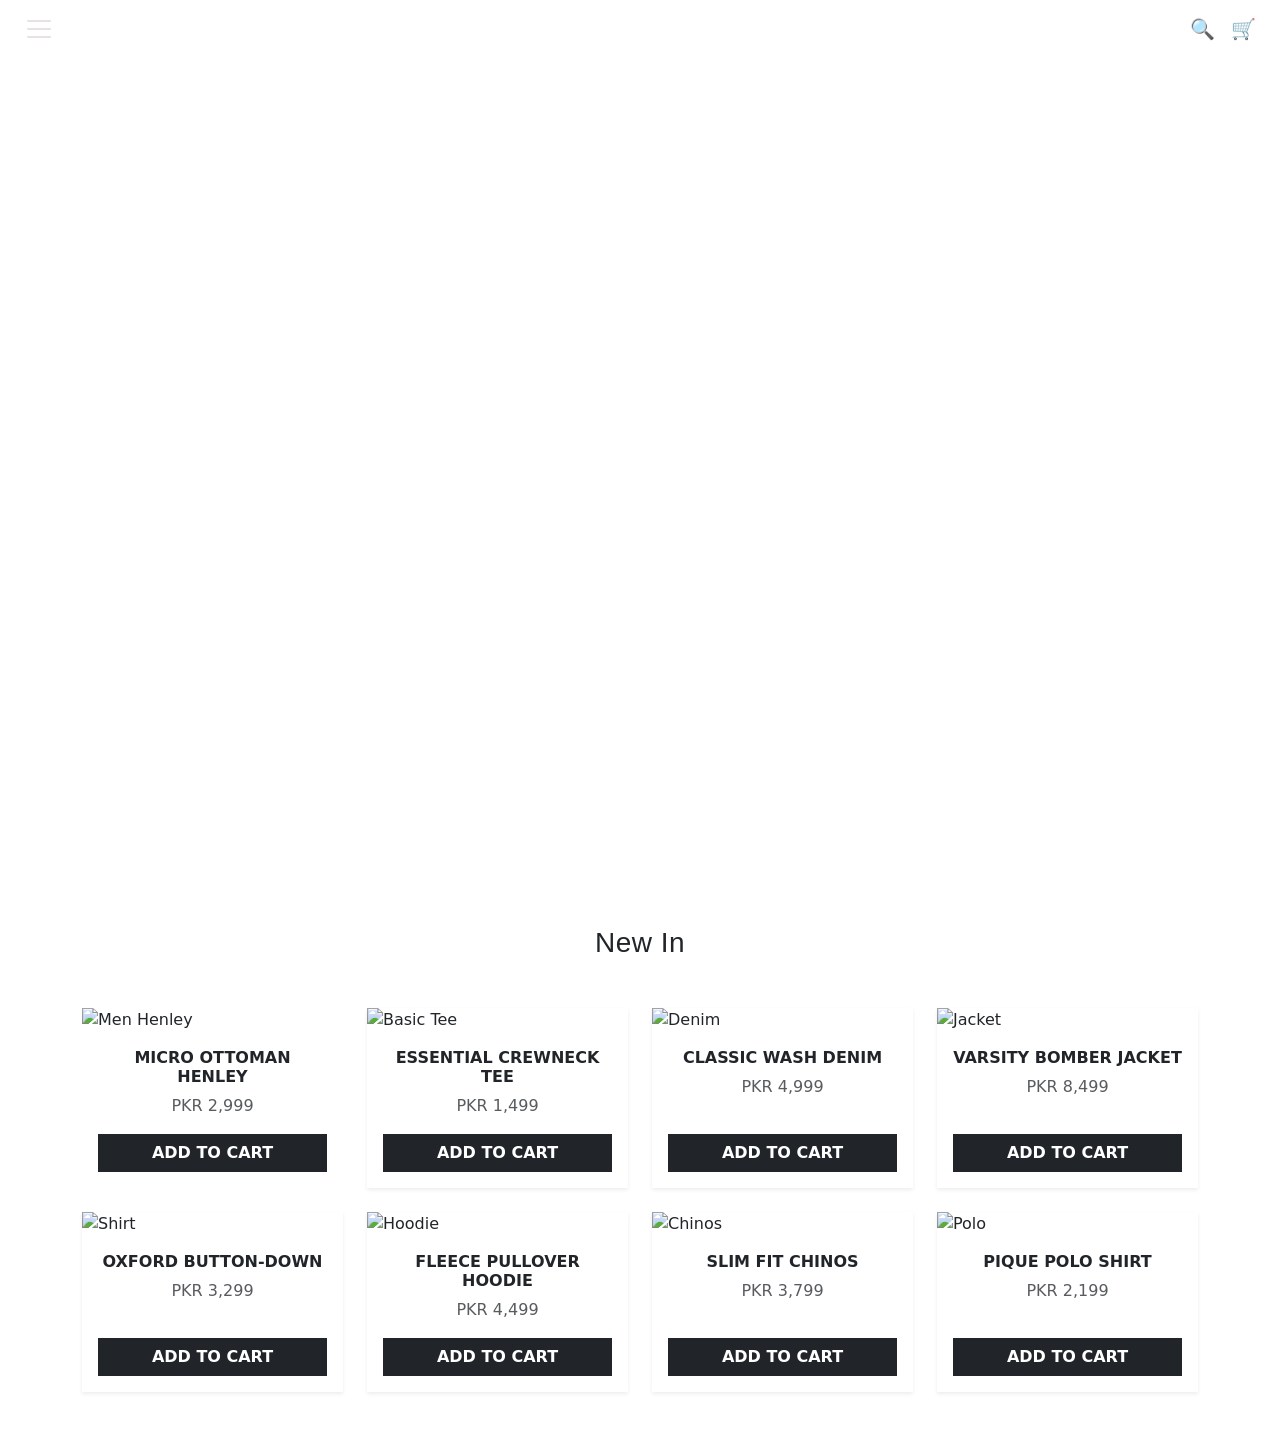
==== assignment-2/index.html @ 1f026690 "Navbar left section editing to mimic the actual site" ====
<!doctype html>
<html lang="en">
  <head>
    <meta charset="UTF-8" />
    <meta name="viewport" content="width=device-width, initial-scale=1.0" />
    <title>Engine - Men's Wear Clone</title>

    <link
      href="https://cdn.jsdelivr.net/npm/bootstrap@5.3.8/dist/css/bootstrap.min.css"
      rel="stylesheet"
      integrity="sha384-sRIl4kxILFvY47J16cr9ZwB07vP4J8+LH7qKQnuqkuIAvNWLzeN8tE5YBujZqJLB"
      crossorigin="anonymous"
    />
    <link rel="stylesheet" href="style.css" />
  </head>
  <body>
    <nav class="navbar navbar-light sticky-top custom-navbar">
      <div class="container-fluid flex-wrap px-4 align-items-start">
        <div class="d-flex w-100 justify-content-between align-items-center">
          <div class="nav-section left-section">
            <button
              class="navbar-toggler border-0 p-0 d-flex align-items-center gap-2 shadow-none"
              type="button"
              data-bs-toggle="collapse"
              data-bs-target="#mainMenu"
            >
              <span class="navbar-toggler-icon"></span>
              <span class="menu-label d-none d-md-inline">Menu</span>
            </button>
          </div>
          <div class="nav-section center-section text-section">
            <a
              class="navbar-brand custom-brand fw-medium m-0 text-uppercase"
              href="#"
              >Engine</a
            >
          </div>

          <div
            class="nav-section right-section d-flex align-items-center gap-3 justify-content-end"
          >
            <a href="#" class="text-decoration-none fs-5">🔍</a>
            <a href="#" class="text-decoration-none fs-5">🛒</a>
          </div>
        </div>

        <div class="collapse w-100" id="mainMenu">
          <ul class="navbar-nav fw-semibold gap-2 pb-3 pt-3">
            <li class="nav-item">
              <a class="nav-link" href="#">New In</a>
            </li>
            <li class="nav-item">
              <a class="nav-link" href="#">Tops</a>
            </li>
            <li class="nav-item">
              <a class="nav-link" href="#">Bottoms</a>
            </li>
            <li class="nav-item">
              <a class="nav-link" href="#">Suits</a>
            </li>
          </ul>
        </div>
      </div>
    </nav>

    <div class="container-fluid p-0">
      <div
        class="banner d-flex flex-column justify-content-center align-items-center text-center text-white"
      >
        <!-- <h1 class="display-3 fw-bold text-uppercase mb-3 letter-spacing-wide">
          Men's Collection
        </h1>
        <p class="fs-5 mb-4 fw-light">
          Elevate your everyday style with our premium new arrivals.
        </p> -->
      </div>
    </div>

    <div class="container py-5">
      <h3 class="section-heading text-center mb-5 letter-spacing-wide">
        New In
      </h3>

      <div class="row g-4">
        <!-- Product 1 -->
        <div class="col-12 col-md-6 col-lg-3">
          <div class="card h-100 border-0">
            <img
              src="https://images.unsplash.com/photo-1596755094514-f87e34085b2c?q=80&w=600&auto=format&fit=crop"
              class="card-img-top rounded-0"
              alt="Men Henley"
            />
            <div class="card-body d-flex flex-column text-center">
              <h6 class="card-title fw-bold text-uppercase">
                Micro Ottoman Henley
              </h6>
              <p class="card-text text-muted mb-3">PKR 2,999</p>
              <button
                class="btn btn-dark w-100 mt-auto rounded-0 text-uppercase fw-semibold"
              >
                Add to Cart
              </button>
            </div>
          </div>
        </div>

        <!-- Product 2 -->
        <div class="col-12 col-md-6 col-lg-3">
          <div class="card h-100 border-0 shadow-sm rounded-0">
            <img
              src="https://images.unsplash.com/photo-1620799140408-edc6dcb6d633?q=80&w=600&auto=format&fit=crop"
              class="card-img-top rounded-0"
              alt="Basic Tee"
            />
            <div class="card-body d-flex flex-column text-center">
              <h6 class="card-title fw-bold text-uppercase">
                Essential Crewneck Tee
              </h6>
              <p class="card-text text-muted mb-3">PKR 1,499</p>
              <button
                class="btn btn-dark w-100 mt-auto rounded-0 text-uppercase fw-semibold"
              >
                Add to Cart
              </button>
            </div>
          </div>
        </div>

        <!-- Product 3 -->
        <div class="col-12 col-md-6 col-lg-3">
          <div class="card h-100 border-0 shadow-sm rounded-0">
            <img
              src="https://images.unsplash.com/photo-1542272604-787c3835535d?q=80&w=600&auto=format&fit=crop"
              class="card-img-top rounded-0"
              alt="Denim"
            />
            <div class="card-body d-flex flex-column text-center">
              <h6 class="card-title fw-bold text-uppercase">
                Classic Wash Denim
              </h6>
              <p class="card-text text-muted mb-3">PKR 4,999</p>
              <button
                class="btn btn-dark w-100 mt-auto rounded-0 text-uppercase fw-semibold"
              >
                Add to Cart
              </button>
            </div>
          </div>
        </div>

        <!-- Product 4 -->
        <div class="col-12 col-md-6 col-lg-3">
          <div class="card h-100 border-0 shadow-sm rounded-0">
            <img
              src="https://images.unsplash.com/photo-1593030761757-71fae45fa0e7?q=80&w=600&auto=format&fit=crop"
              class="card-img-top rounded-0"
              alt="Jacket"
            />
            <div class="card-body d-flex flex-column text-center">
              <h6 class="card-title fw-bold text-uppercase">
                Varsity Bomber Jacket
              </h6>
              <p class="card-text text-muted mb-3">PKR 8,499</p>
              <button
                class="btn btn-dark w-100 mt-auto rounded-0 text-uppercase fw-semibold"
              >
                Add to Cart
              </button>
            </div>
          </div>
        </div>

        <!-- Product 5 -->
        <div class="col-12 col-md-6 col-lg-3">
          <div class="card h-100 border-0 shadow-sm rounded-0">
            <img
              src="https://images.unsplash.com/photo-1603252109303-2751441dd157?q=80&w=600&auto=format&fit=crop"
              class="card-img-top rounded-0"
              alt="Shirt"
            />
            <div class="card-body d-flex flex-column text-center">
              <h6 class="card-title fw-bold text-uppercase">
                Oxford Button-Down
              </h6>
              <p class="card-text text-muted mb-3">PKR 3,299</p>
              <button
                class="btn btn-dark w-100 mt-auto rounded-0 text-uppercase fw-semibold"
              >
                Add to Cart
              </button>
            </div>
          </div>
        </div>

        <!-- Product 6 -->
        <div class="col-12 col-md-6 col-lg-3">
          <div class="card h-100 border-0 shadow-sm rounded-0">
            <img
              src="https://images.unsplash.com/photo-1556821840-3a63f95609a7?q=80&w=600&auto=format&fit=crop"
              class="card-img-top rounded-0"
              alt="Hoodie"
            />
            <div class="card-body d-flex flex-column text-center">
              <h6 class="card-title fw-bold text-uppercase">
                Fleece Pullover Hoodie
              </h6>
              <p class="card-text text-muted mb-3">PKR 4,499</p>
              <button
                class="btn btn-dark w-100 mt-auto rounded-0 text-uppercase fw-semibold"
              >
                Add to Cart
              </button>
            </div>
          </div>
        </div>

        <!-- Product 7 -->
        <div class="col-12 col-md-6 col-lg-3">
          <div class="card h-100 border-0 shadow-sm rounded-0">
            <img
              src="https://images.unsplash.com/photo-1624378439575-d8705ad7ae80?q=80&w=600&auto=format&fit=crop"
              class="card-img-top rounded-0"
              alt="Chinos"
            />
            <div class="card-body d-flex flex-column text-center">
              <h6 class="card-title fw-bold text-uppercase">Slim Fit Chinos</h6>
              <p class="card-text text-muted mb-3">PKR 3,799</p>
              <button
                class="btn btn-dark w-100 mt-auto rounded-0 text-uppercase fw-semibold"
              >
                Add to Cart
              </button>
            </div>
          </div>
        </div>

        <!-- Product 8 -->
        <div class="col-12 col-md-6 col-lg-3">
          <div class="card h-100 border-0 shadow-sm rounded-0">
            <img
              src="https://images.unsplash.com/photo-1512436991641-6745cdb1723f?q=80&w=600&auto=format&fit=crop"
              class="card-img-top rounded-0"
              alt="Polo"
            />
            <div class="card-body d-flex flex-column text-center">
              <h6 class="card-title fw-bold text-uppercase">
                Pique Polo Shirt
              </h6>
              <p class="card-text text-muted mb-3">PKR 2,199</p>
              <button
                class="btn btn-dark w-100 mt-auto rounded-0 text-uppercase fw-semibold"
              >
                Add to Cart
              </button>
            </div>
          </div>
        </div>
      </div>
    </div>

    <script>
      const navbar = document.querySelector(".custom-navbar");

      function updateNavbar() {
        navbar.classList.toggle("scrolled", window.scrollY > 0);
      }

      window.addEventListener("scroll", updateNavbar);
      updateNavbar();
    </script>
    <script
      src="https://cdn.jsdelivr.net/npm/bootstrap@5.3.8/dist/js/bootstrap.bundle.min.js"
      integrity="sha384-FKyoEForCGlyvwx9Hj09JcYn3nv7wiPVlz7YYwJrWVcXK/BmnVDxM+D2scQbITxI"
      crossorigin="anonymous"
    ></script>
  </body>
</html>
---- assignment-2/style.css ----
.custom-brand {
  font-family: Arial, Helvetica, sans-serif;
  font-size: 32px;
  font-weight: 900;
  letter-spacing: -1.5px;
  line-height: 1;
}
@media (max-width: 767.98px) {
  .custom-brand {
    font-size: 24px;
  }
}

.custom-navbar .container-fluid {
  display: flex;
  justify-content: space-between;
  align-items: center;
}

.nav-section {
  flex: 1;
  display: flex;
  align-items: center;
}

.center-section {
  justify-content: center;
}

.right-section {
  justify-content: flex-end;
}

.custom-navbar {
  background-color: transparent;
  z-index: 1000;
  margin-bottom: -80px;
}

.custom-navbar .menu-label,
.custom-navbar .custom-brand {
  color: #fff !important;
  transition: background-color 0.3s ease;
}
.custom-navbar:hover,
.custom-navbar.scrolled {
  background-color: white;
}

.custom-navbar .navbar-toggler-icon {
  filter: invert(1);
  transition: filter 0.3s ease;
}

.custom-navbar:hover .navbar-toggler-icon,
.custom-navbar.scrolled .navbar-toggler-icon {
  filter: none;
}

.custom-navbar:hover .menu-label,
.custom-navbar.scrolled .menu-label,
.custom-navbar:hover .custom-brand,
.custom-navbar.scrolled .custom-brand {
  color: #111 !important;
}
.banner {
  height: 100vh;
  background: url("https://engine.com.pk/cdn/shop/files/Web_Banner.png?v=1792157160&width=2000")
    center/cover no-repeat;
}

.letter-spacing-wide {
  letter-spacing: 2px;
}

.section-heading {
  font-family: "Montserrat", "Proxima Nova", sans-serif;
  font-weight: 300;
  letter-spacing: 0.5px;
}

.navbar-toggler .menu-label {
  color: white;
  font-size: 15px;
  letter-spacing: 0.5px;
}

.navbar-nav {
  display: flex;
  flex-direction: row;
  justify-content: space-between;
  width: 45%;
  padding-right: 2rem;
}
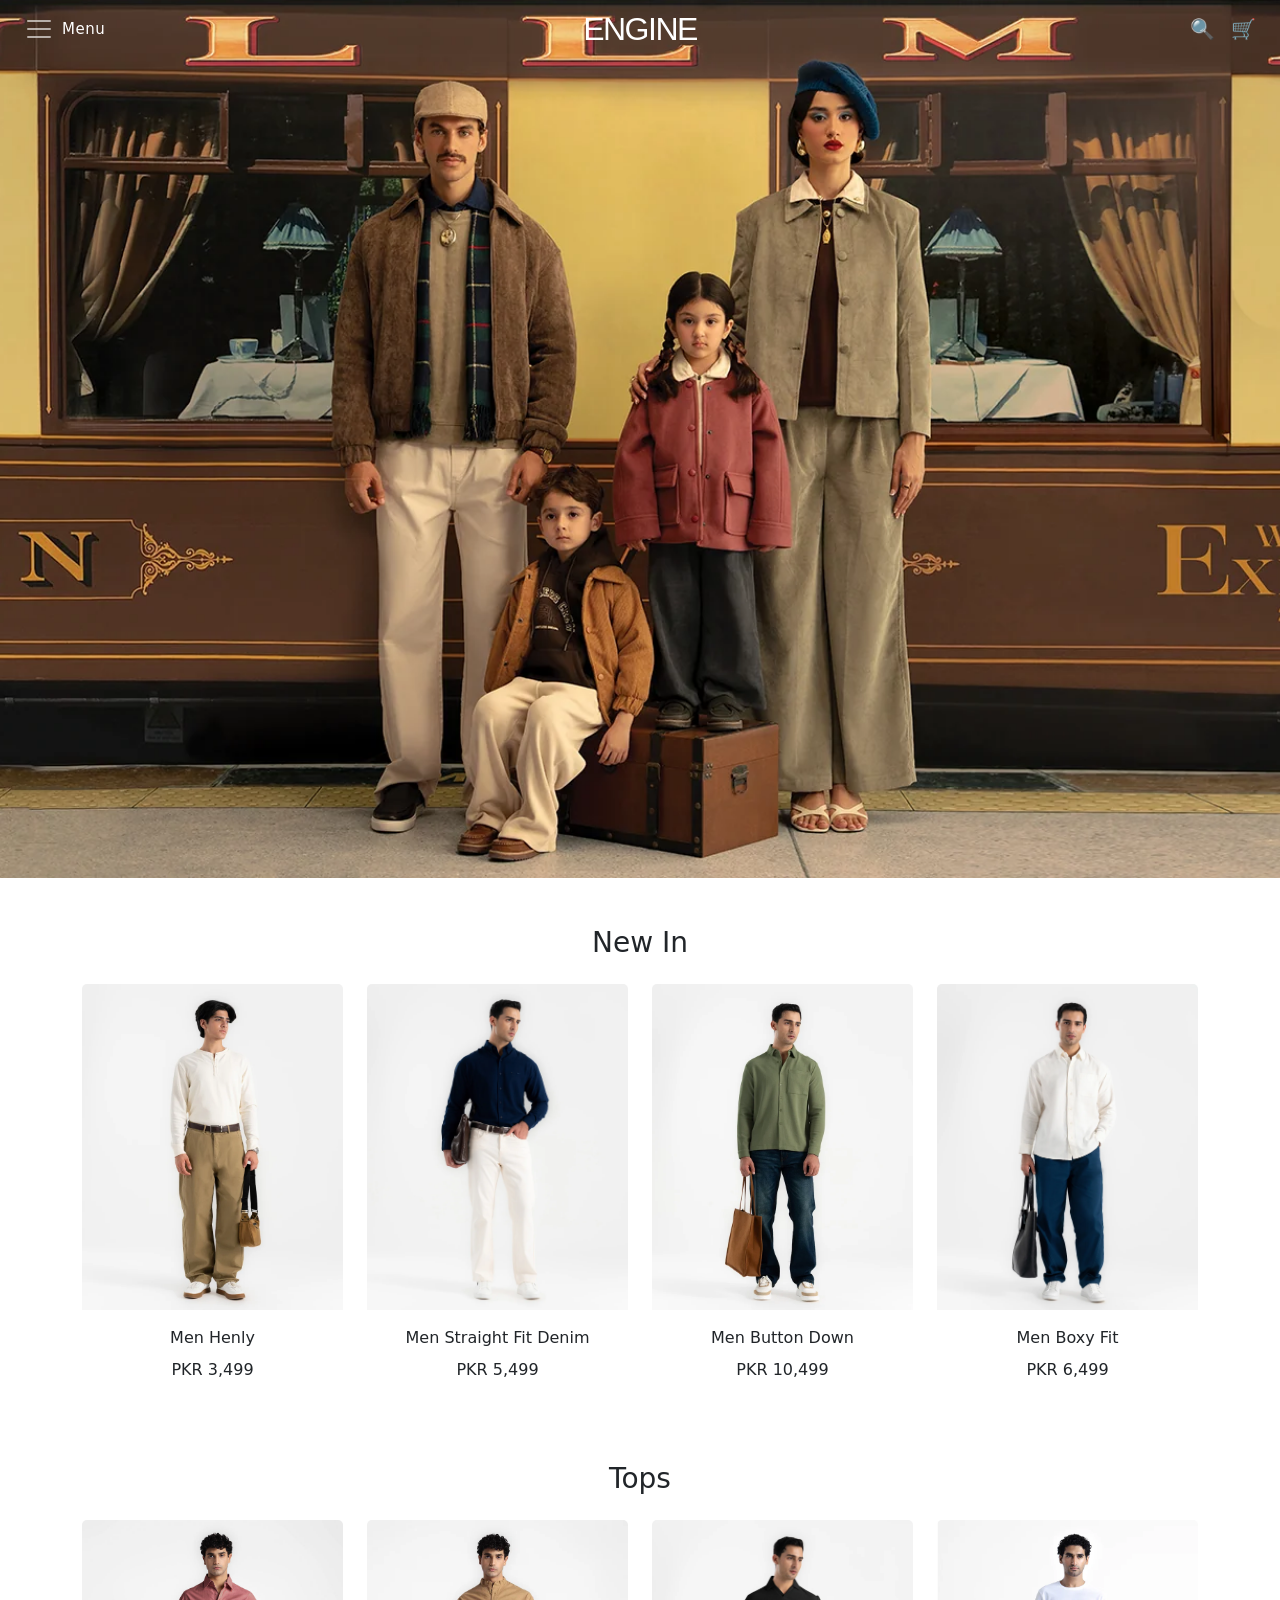
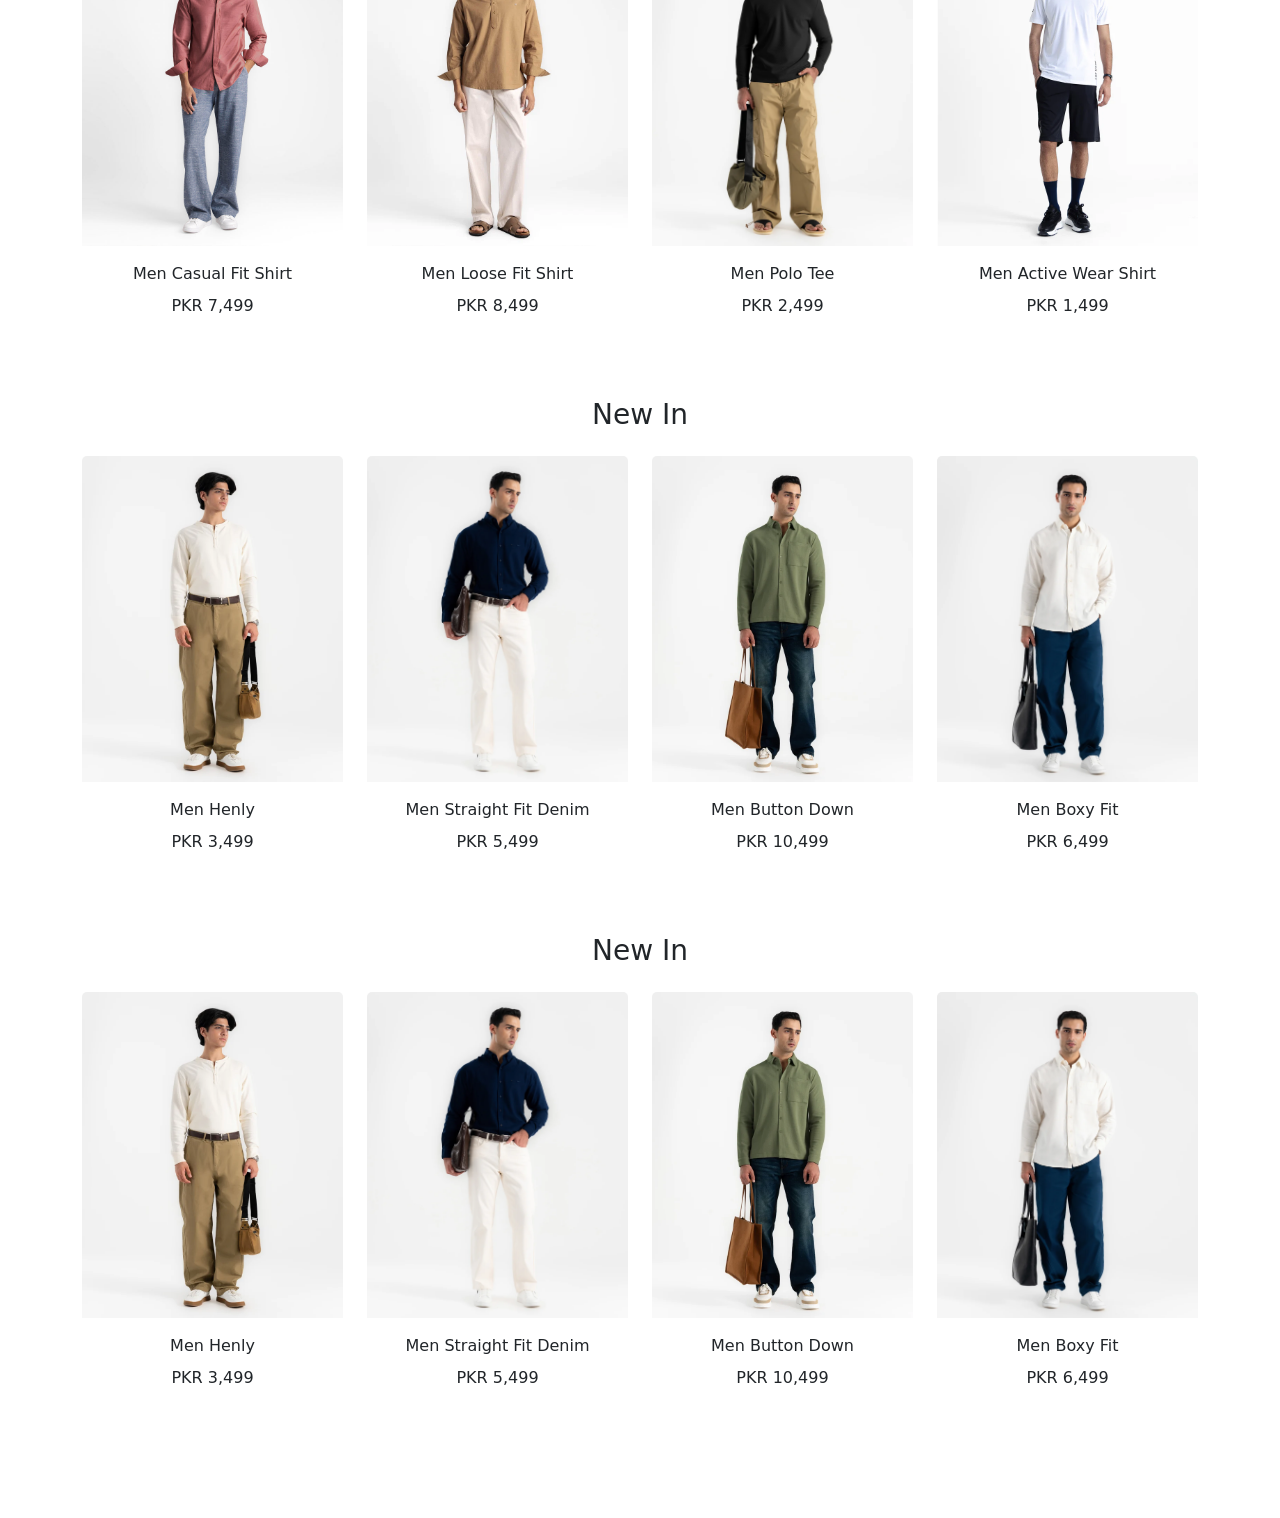
==== commit ff725e11: "Cards added, Last 2 sections Dummy" ====
--- a/assignment-2/index.html
+++ b/assignment-2/index.html
@@ -77,181 +77,245 @@
     </div>
 
     <div class="container py-5">
-      <h3 class="section-heading text-center mb-5 letter-spacing-wide">
-        New In
-      </h3>
-
-      <div class="row g-4">
-        <!-- Product 1 -->
-        <div class="col-12 col-md-6 col-lg-3">
-          <div class="card h-100 border-0">
-            <img
-              src="https://images.unsplash.com/photo-1596755094514-f87e34085b2c?q=80&w=600&auto=format&fit=crop"
-              class="card-img-top rounded-0"
-              alt="Men Henley"
-            />
-            <div class="card-body d-flex flex-column text-center">
-              <h6 class="card-title fw-bold text-uppercase">
-                Micro Ottoman Henley
-              </h6>
-              <p class="card-text text-muted mb-3">PKR 2,999</p>
-              <button
-                class="btn btn-dark w-100 mt-auto rounded-0 text-uppercase fw-semibold"
-              >
-                Add to Cart
-              </button>
-            </div>
-          </div>
-        </div>
-
-        <!-- Product 2 -->
-        <div class="col-12 col-md-6 col-lg-3">
-          <div class="card h-100 border-0 shadow-sm rounded-0">
-            <img
-              src="https://images.unsplash.com/photo-1620799140408-edc6dcb6d633?q=80&w=600&auto=format&fit=crop"
-              class="card-img-top rounded-0"
-              alt="Basic Tee"
-            />
-            <div class="card-body d-flex flex-column text-center">
-              <h6 class="card-title fw-bold text-uppercase">
-                Essential Crewneck Tee
-              </h6>
-              <p class="card-text text-muted mb-3">PKR 1,499</p>
-              <button
-                class="btn btn-dark w-100 mt-auto rounded-0 text-uppercase fw-semibold"
-              >
-                Add to Cart
-              </button>
-            </div>
-          </div>
-        </div>
-
-        <!-- Product 3 -->
-        <div class="col-12 col-md-6 col-lg-3">
-          <div class="card h-100 border-0 shadow-sm rounded-0">
-            <img
-              src="https://images.unsplash.com/photo-1542272604-787c3835535d?q=80&w=600&auto=format&fit=crop"
-              class="card-img-top rounded-0"
-              alt="Denim"
-            />
-            <div class="card-body d-flex flex-column text-center">
-              <h6 class="card-title fw-bold text-uppercase">
-                Classic Wash Denim
-              </h6>
-              <p class="card-text text-muted mb-3">PKR 4,999</p>
-              <button
-                class="btn btn-dark w-100 mt-auto rounded-0 text-uppercase fw-semibold"
-              >
-                Add to Cart
-              </button>
-            </div>
-          </div>
-        </div>
-
-        <!-- Product 4 -->
-        <div class="col-12 col-md-6 col-lg-3">
-          <div class="card h-100 border-0 shadow-sm rounded-0">
-            <img
-              src="https://images.unsplash.com/photo-1593030761757-71fae45fa0e7?q=80&w=600&auto=format&fit=crop"
-              class="card-img-top rounded-0"
-              alt="Jacket"
-            />
-            <div class="card-body d-flex flex-column text-center">
-              <h6 class="card-title fw-bold text-uppercase">
-                Varsity Bomber Jacket
-              </h6>
-              <p class="card-text text-muted mb-3">PKR 8,499</p>
-              <button
-                class="btn btn-dark w-100 mt-auto rounded-0 text-uppercase fw-semibold"
-              >
-                Add to Cart
-              </button>
-            </div>
-          </div>
-        </div>
-
-        <!-- Product 5 -->
-        <div class="col-12 col-md-6 col-lg-3">
-          <div class="card h-100 border-0 shadow-sm rounded-0">
-            <img
-              src="https://images.unsplash.com/photo-1603252109303-2751441dd157?q=80&w=600&auto=format&fit=crop"
-              class="card-img-top rounded-0"
-              alt="Shirt"
-            />
-            <div class="card-body d-flex flex-column text-center">
-              <h6 class="card-title fw-bold text-uppercase">
-                Oxford Button-Down
-              </h6>
-              <p class="card-text text-muted mb-3">PKR 3,299</p>
-              <button
-                class="btn btn-dark w-100 mt-auto rounded-0 text-uppercase fw-semibold"
-              >
-                Add to Cart
-              </button>
-            </div>
-          </div>
-        </div>
-
-        <!-- Product 6 -->
-        <div class="col-12 col-md-6 col-lg-3">
-          <div class="card h-100 border-0 shadow-sm rounded-0">
-            <img
-              src="https://images.unsplash.com/photo-1556821840-3a63f95609a7?q=80&w=600&auto=format&fit=crop"
-              class="card-img-top rounded-0"
-              alt="Hoodie"
-            />
-            <div class="card-body d-flex flex-column text-center">
-              <h6 class="card-title fw-bold text-uppercase">
-                Fleece Pullover Hoodie
-              </h6>
-              <p class="card-text text-muted mb-3">PKR 4,499</p>
-              <button
-                class="btn btn-dark w-100 mt-auto rounded-0 text-uppercase fw-semibold"
-              >
-                Add to Cart
-              </button>
-            </div>
-          </div>
-        </div>
-
-        <!-- Product 7 -->
-        <div class="col-12 col-md-6 col-lg-3">
-          <div class="card h-100 border-0 shadow-sm rounded-0">
-            <img
-              src="https://images.unsplash.com/photo-1624378439575-d8705ad7ae80?q=80&w=600&auto=format&fit=crop"
-              class="card-img-top rounded-0"
-              alt="Chinos"
-            />
-            <div class="card-body d-flex flex-column text-center">
-              <h6 class="card-title fw-bold text-uppercase">Slim Fit Chinos</h6>
-              <p class="card-text text-muted mb-3">PKR 3,799</p>
-              <button
-                class="btn btn-dark w-100 mt-auto rounded-0 text-uppercase fw-semibold"
-              >
-                Add to Cart
-              </button>
-            </div>
-          </div>
-        </div>
-
-        <!-- Product 8 -->
-        <div class="col-12 col-md-6 col-lg-3">
-          <div class="card h-100 border-0 shadow-sm rounded-0">
-            <img
-              src="https://images.unsplash.com/photo-1512436991641-6745cdb1723f?q=80&w=600&auto=format&fit=crop"
-              class="card-img-top rounded-0"
-              alt="Polo"
-            />
-            <div class="card-body d-flex flex-column text-center">
-              <h6 class="card-title fw-bold text-uppercase">
-                Pique Polo Shirt
-              </h6>
-              <p class="card-text text-muted mb-3">PKR 2,199</p>
-              <button
-                class="btn btn-dark w-100 mt-auto rounded-0 text-uppercase fw-semibold"
-              >
-                Add to Cart
-              </button>
+      <div class="product-section mb-5">
+        <h3 class="text-center mb-4">New In</h3>
+        <div class="row g-4">
+          <div class="col-12 col-md-6 col-lg-3">
+            <div class="card h-100 border-0">
+              <img
+                src="images/new_in_henly_card.webp"
+                class="card-img-top"
+                alt="Henly"
+              />
+              <div class="card-body d-flex flex-column text-center">
+                <p class="card-title">Men Henly</p>
+                <p class="card-text mb-3">PKR 3,499</p>
+              </div>
+            </div>
+          </div>
+
+          <div class="col-12 col-md-6 col-lg-3">
+            <div class="card h-100 border-0">
+              <img
+                src="images/new_in_straight_fit_denim.webp"
+                class="card-img-top"
+                alt="new_in_straight_fit_denim"
+              />
+              <div class="card-body d-flex flex-column text-center">
+                <p class="card-title">Men Straight Fit Denim</p>
+                <p class="card-text mb-3">PKR 5,499</p>
+              </div>
+            </div>
+          </div>
+
+          <div class="col-12 col-md-6 col-lg-3">
+            <div class="card h-100 border-0">
+              <img
+                src="images/new_in_button_down.webp"
+                class="card-img-top"
+                alt="new_in_button_down"
+              />
+              <div class="card-body d-flex flex-column text-center">
+                <p class="card-title">Men Button Down</p>
+                <p class="card-text mb-3">PKR 10,499</p>
+              </div>
+            </div>
+          </div>
+
+          <div class="col-12 col-md-6 col-lg-3">
+            <div class="card h-100 border-0">
+              <img
+                src="images/new_in_boxy_fit.webp"
+                class="card-img-top"
+                alt="new_in_boxy_fit"
+              />
+              <div class="card-body d-flex flex-column text-center">
+                <p class="card-title">Men Boxy Fit</p>
+                <p class="card-text mb-3">PKR 6,499</p>
+              </div>
+            </div>
+          </div>
+        </div>
+      </div>
+
+      <div class="product-section mb-5">
+        <h3 class="text-center mb-4">Tops</h3>
+        <div class="row g-4">
+          <div class="col-12 col-md-6 col-lg-3">
+            <div class="card h-100 border-0">
+              <img
+                src="images/top_casual_fit_shirt.webp"
+                class="card-img-top"
+                alt="top_casual_fit_shirt"
+              />
+              <div class="card-body d-flex flex-column text-center">
+                <p class="card-title">Men Casual Fit Shirt</p>
+                <p class="card-text mb-3">PKR 7,499</p>
+              </div>
+            </div>
+          </div>
+
+          <div class="col-12 col-md-6 col-lg-3">
+            <div class="card h-100 border-0">
+              <img
+                src="images/top_loose_fit_shirt.webp"
+                class="card-img-top"
+                alt="top_loose_fit_shirt"
+              />
+              <div class="card-body d-flex flex-column text-center">
+                <p class="card-title">Men Loose Fit Shirt</p>
+                <p class="card-text mb-3">PKR 8,499</p>
+              </div>
+            </div>
+          </div>
+
+          <div class="col-12 col-md-6 col-lg-3">
+            <div class="card h-100 border-0">
+              <img
+                src="images/top_polo_tee.webp"
+                class="card-img-top"
+                alt="top_polo_tee"
+              />
+              <div class="card-body d-flex flex-column text-center">
+                <p class="card-title">Men Polo Tee</p>
+                <p class="card-text mb-3">PKR 2,499</p>
+              </div>
+            </div>
+          </div>
+
+          <div class="col-12 col-md-6 col-lg-3">
+            <div class="card h-100 border-0">
+              <img
+                src="images/top_active_wear_shirt.webp"
+                class="card-img-top"
+                alt="top_active_wear_shirt"
+              />
+              <div class="card-body d-flex flex-column text-center">
+                <p class="card-title">Men Active Wear Shirt</p>
+                <p class="card-text mb-3">PKR 1,499</p>
+              </div>
+            </div>
+          </div>
+        </div>
+      </div>
+
+      <div class="product-section mb-5">
+        <h3 class="text-center mb-4">New In</h3>
+        <div class="row g-4">
+          <div class="col-12 col-md-6 col-lg-3">
+            <div class="card h-100 border-0">
+              <img
+                src="images/new_in_henly_card.webp"
+                class="card-img-top"
+                alt="Henly"
+              />
+              <div class="card-body d-flex flex-column text-center">
+                <p class="card-title">Men Henly</p>
+                <p class="card-text mb-3">PKR 3,499</p>
+              </div>
+            </div>
+          </div>
+
+          <div class="col-12 col-md-6 col-lg-3">
+            <div class="card h-100 border-0">
+              <img
+                src="images/new_in_straight_fit_denim.webp"
+                class="card-img-top"
+                alt="new_in_straight_fit_denim"
+              />
+              <div class="card-body d-flex flex-column text-center">
+                <p class="card-title">Men Straight Fit Denim</p>
+                <p class="card-text mb-3">PKR 5,499</p>
+              </div>
+            </div>
+          </div>
+
+          <div class="col-12 col-md-6 col-lg-3">
+            <div class="card h-100 border-0">
+              <img
+                src="images/new_in_button_down.webp"
+                class="card-img-top"
+                alt="new_in_button_down"
+              />
+              <div class="card-body d-flex flex-column text-center">
+                <p class="card-title">Men Button Down</p>
+                <p class="card-text mb-3">PKR 10,499</p>
+              </div>
+            </div>
+          </div>
+
+          <div class="col-12 col-md-6 col-lg-3">
+            <div class="card h-100 border-0">
+              <img
+                src="images/new_in_boxy_fit.webp"
+                class="card-img-top"
+                alt="new_in_boxy_fit"
+              />
+              <div class="card-body d-flex flex-column text-center">
+                <p class="card-title">Men Boxy Fit</p>
+                <p class="card-text mb-3">PKR 6,499</p>
+              </div>
+            </div>
+          </div>
+        </div>
+      </div>
+
+      <div class="product-section mb-5">
+        <h3 class="text-center mb-4">New In</h3>
+        <div class="row g-4">
+          <div class="col-12 col-md-6 col-lg-3">
+            <div class="card h-100 border-0">
+              <img
+                src="images/new_in_henly_card.webp"
+                class="card-img-top"
+                alt="Henly"
+              />
+              <div class="card-body d-flex flex-column text-center">
+                <p class="card-title">Men Henly</p>
+                <p class="card-text mb-3">PKR 3,499</p>
+              </div>
+            </div>
+          </div>
+
+          <div class="col-12 col-md-6 col-lg-3">
+            <div class="card h-100 border-0">
+              <img
+                src="images/new_in_straight_fit_denim.webp"
+                class="card-img-top"
+                alt="new_in_straight_fit_denim"
+              />
+              <div class="card-body d-flex flex-column text-center">
+                <p class="card-title">Men Straight Fit Denim</p>
+                <p class="card-text mb-3">PKR 5,499</p>
+              </div>
+            </div>
+          </div>
+
+          <div class="col-12 col-md-6 col-lg-3">
+            <div class="card h-100 border-0">
+              <img
+                src="images/new_in_button_down.webp"
+                class="card-img-top"
+                alt="new_in_button_down"
+              />
+              <div class="card-body d-flex flex-column text-center">
+                <p class="card-title">Men Button Down</p>
+                <p class="card-text mb-3">PKR 10,499</p>
+              </div>
+            </div>
+          </div>
+
+          <div class="col-12 col-md-6 col-lg-3">
+            <div class="card h-100 border-0">
+              <img
+                src="images/new_in_boxy_fit.webp"
+                class="card-img-top"
+                alt="new_in_boxy_fit"
+              />
+              <div class="card-body d-flex flex-column text-center">
+                <p class="card-title">Men Boxy Fit</p>
+                <p class="card-text mb-3">PKR 6,499</p>
+              </div>
             </div>
           </div>
         </div>
--- a/assignment-2/style.css
+++ b/assignment-2/style.css
@@ -65,8 +65,7 @@
 }
 .banner {
   height: 100vh;
-  background: url("https://engine.com.pk/cdn/shop/files/Web_Banner.png?v=1792157160&width=2000")
-    center/cover no-repeat;
+  background: url("images/Web_Banner.webp") center/cover no-repeat;
 }
 
 .letter-spacing-wide {
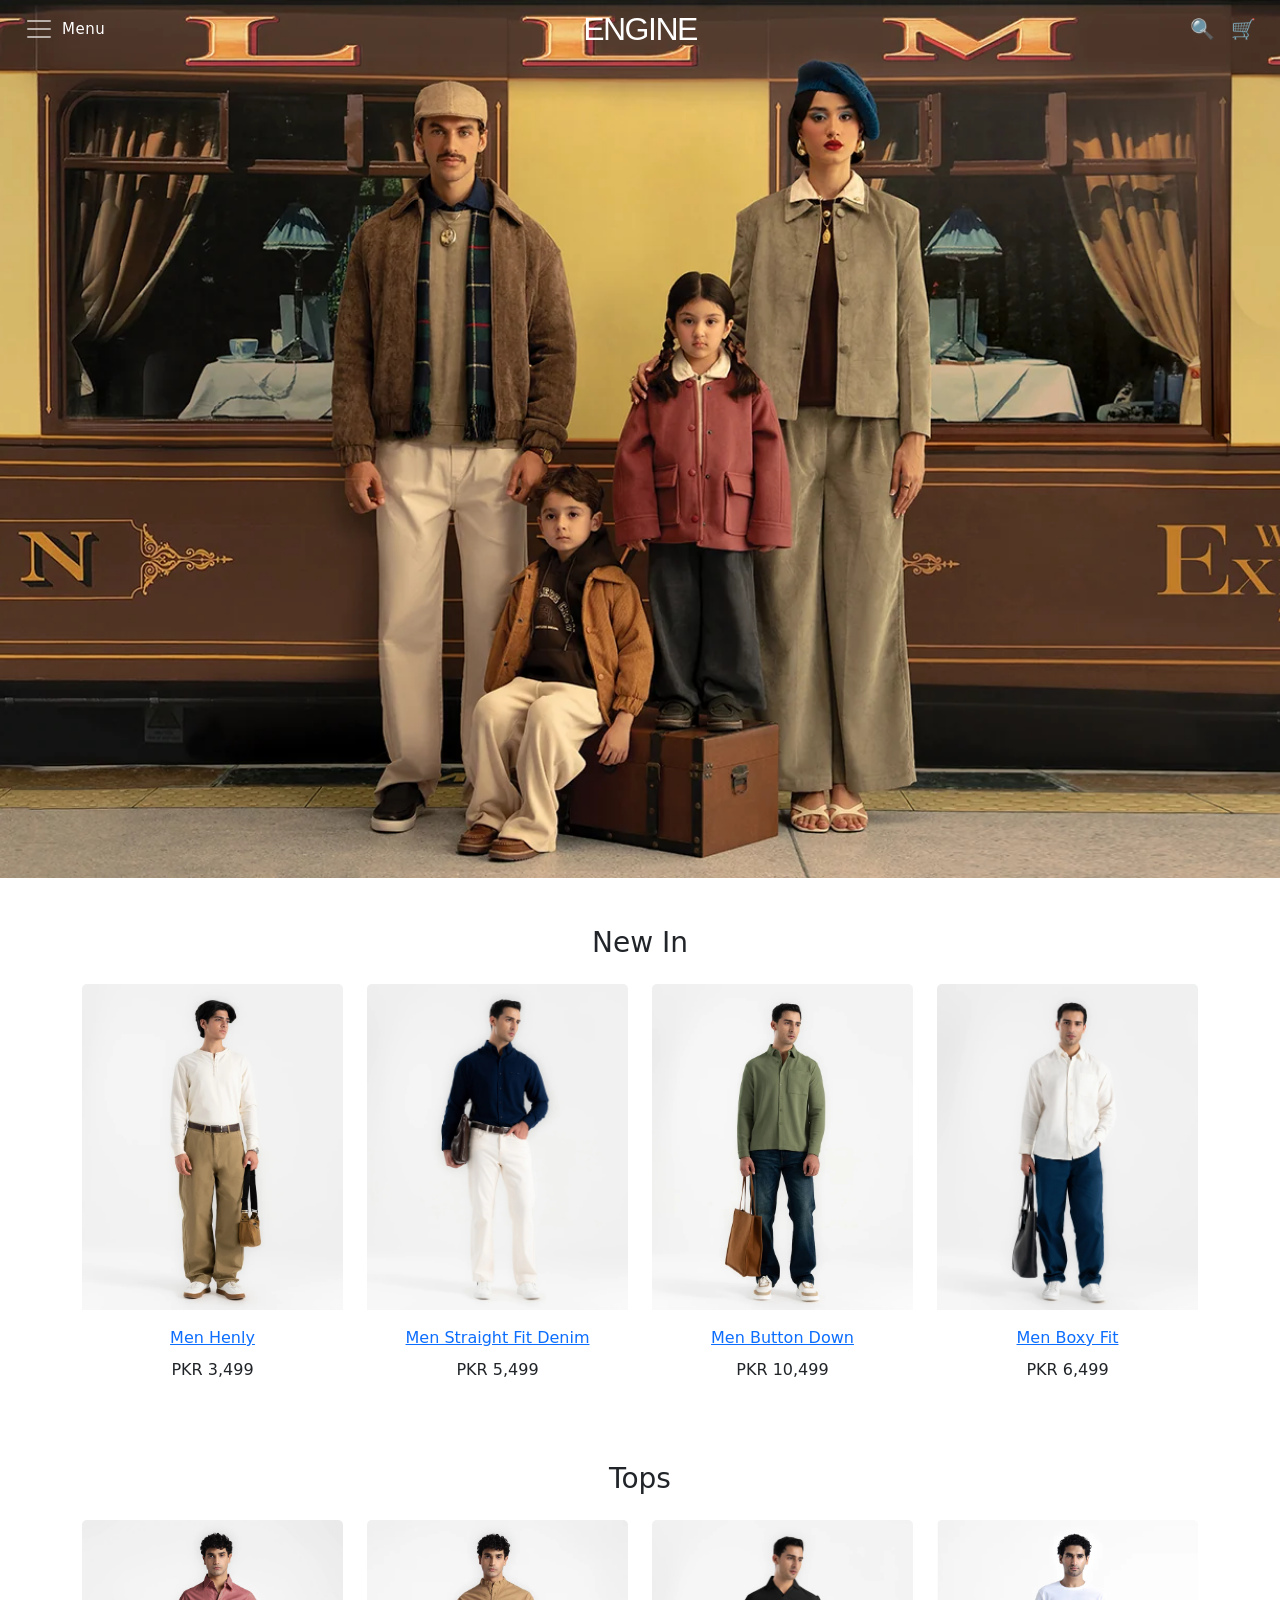
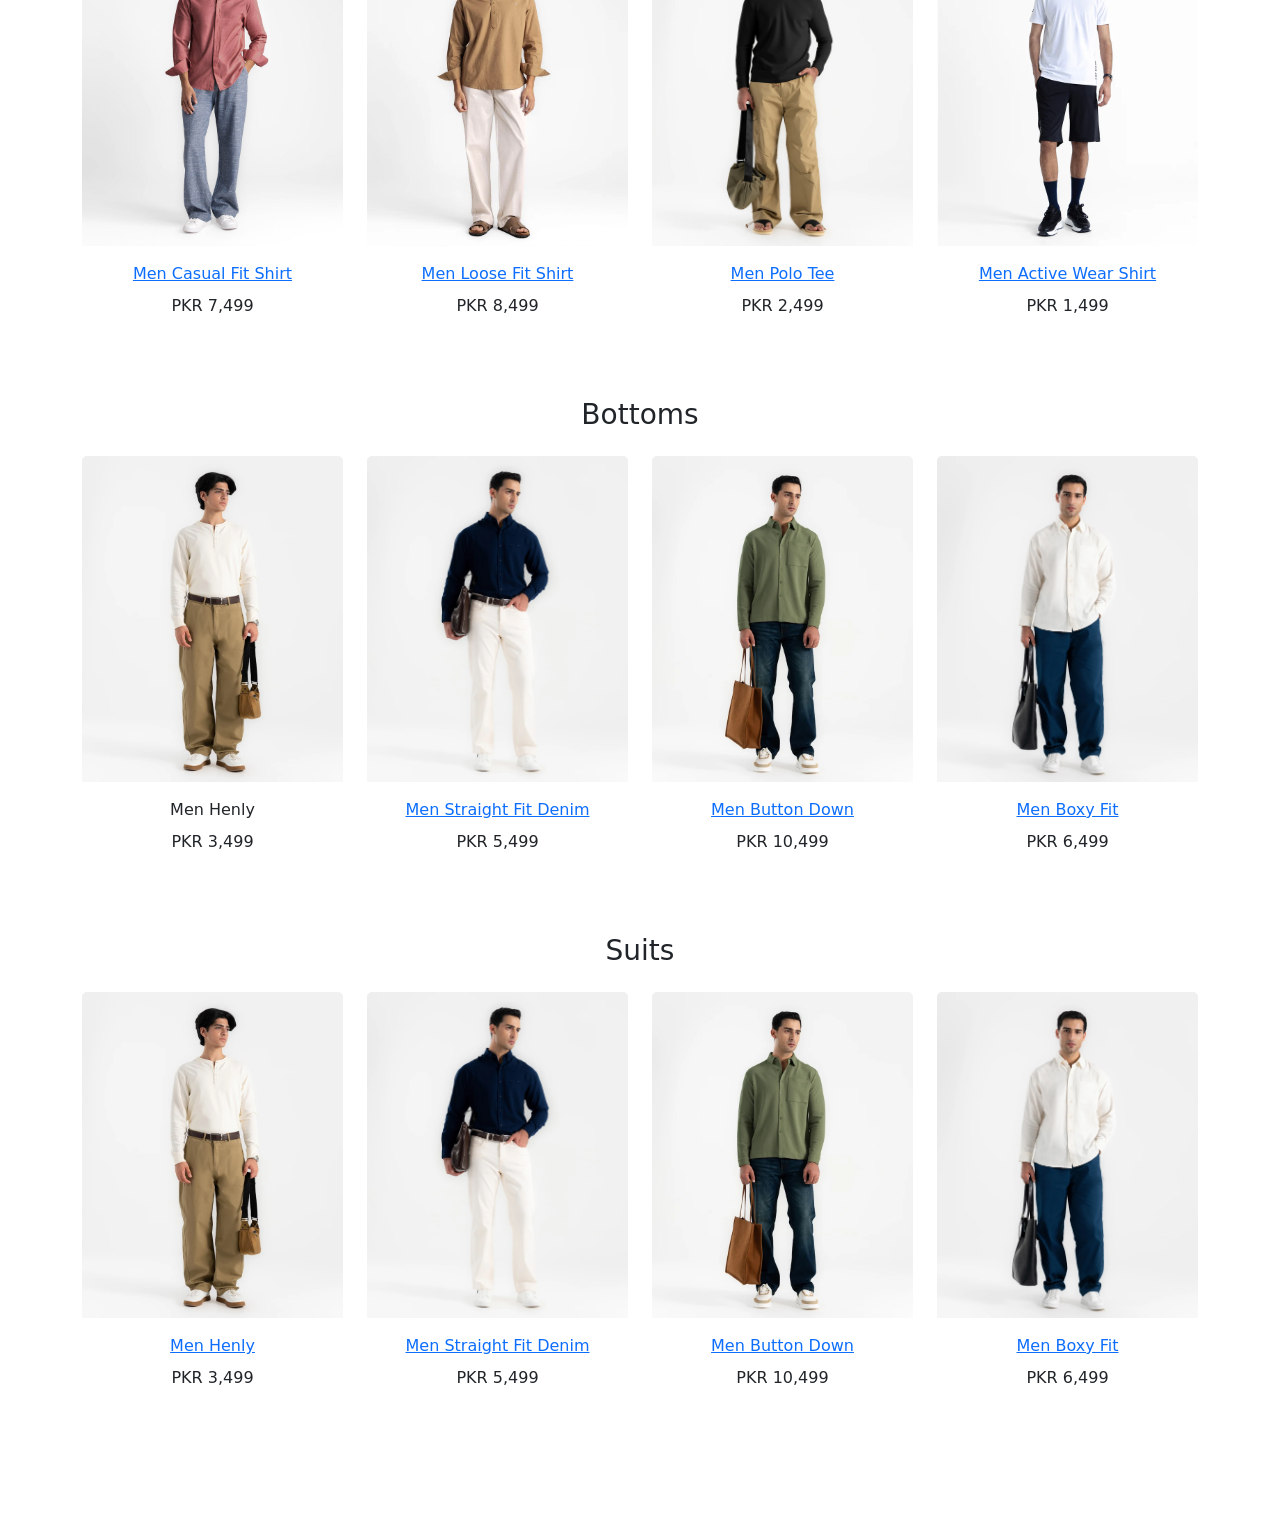
==== commit fd61ed8b: "Single Product Details Page added" ====
--- a/assignment-2/index.html
+++ b/assignment-2/index.html
@@ -82,6 +82,7 @@
         <div class="row g-4">
           <div class="col-12 col-md-6 col-lg-3">
             <div class="card h-100 border-0">
+              <a href="product.html">
               <img
                 src="images/new_in_henly_card.webp"
                 class="card-img-top"
@@ -89,6 +90,7 @@
               />
               <div class="card-body d-flex flex-column text-center">
                 <p class="card-title">Men Henly</p>
+                </a>
                 <p class="card-text mb-3">PKR 3,499</p>
               </div>
             </div>
@@ -96,6 +98,7 @@
 
           <div class="col-12 col-md-6 col-lg-3">
             <div class="card h-100 border-0">
+              <a href="product.html">
               <img
                 src="images/new_in_straight_fit_denim.webp"
                 class="card-img-top"
@@ -103,6 +106,7 @@
               />
               <div class="card-body d-flex flex-column text-center">
                 <p class="card-title">Men Straight Fit Denim</p>
+                </a>
                 <p class="card-text mb-3">PKR 5,499</p>
               </div>
             </div>
@@ -110,6 +114,7 @@
 
           <div class="col-12 col-md-6 col-lg-3">
             <div class="card h-100 border-0">
+              <a href="product.html">
               <img
                 src="images/new_in_button_down.webp"
                 class="card-img-top"
@@ -117,6 +122,7 @@
               />
               <div class="card-body d-flex flex-column text-center">
                 <p class="card-title">Men Button Down</p>
+                </a>
                 <p class="card-text mb-3">PKR 10,499</p>
               </div>
             </div>
@@ -124,6 +130,7 @@
 
           <div class="col-12 col-md-6 col-lg-3">
             <div class="card h-100 border-0">
+              <a href="product.html">
               <img
                 src="images/new_in_boxy_fit.webp"
                 class="card-img-top"
@@ -131,6 +138,7 @@
               />
               <div class="card-body d-flex flex-column text-center">
                 <p class="card-title">Men Boxy Fit</p>
+                </a>
                 <p class="card-text mb-3">PKR 6,499</p>
               </div>
             </div>
@@ -143,6 +151,7 @@
         <div class="row g-4">
           <div class="col-12 col-md-6 col-lg-3">
             <div class="card h-100 border-0">
+              <a href="product.html">
               <img
                 src="images/top_casual_fit_shirt.webp"
                 class="card-img-top"
@@ -150,6 +159,7 @@
               />
               <div class="card-body d-flex flex-column text-center">
                 <p class="card-title">Men Casual Fit Shirt</p>
+                </a>
                 <p class="card-text mb-3">PKR 7,499</p>
               </div>
             </div>
@@ -157,6 +167,7 @@
 
           <div class="col-12 col-md-6 col-lg-3">
             <div class="card h-100 border-0">
+              <a href="product.html">
               <img
                 src="images/top_loose_fit_shirt.webp"
                 class="card-img-top"
@@ -164,6 +175,7 @@
               />
               <div class="card-body d-flex flex-column text-center">
                 <p class="card-title">Men Loose Fit Shirt</p>
+                </a>
                 <p class="card-text mb-3">PKR 8,499</p>
               </div>
             </div>
@@ -171,6 +183,7 @@
 
           <div class="col-12 col-md-6 col-lg-3">
             <div class="card h-100 border-0">
+              <a href="product.html">
               <img
                 src="images/top_polo_tee.webp"
                 class="card-img-top"
@@ -178,6 +191,7 @@
               />
               <div class="card-body d-flex flex-column text-center">
                 <p class="card-title">Men Polo Tee</p>
+                </a>
                 <p class="card-text mb-3">PKR 2,499</p>
               </div>
             </div>
@@ -185,6 +199,7 @@
 
           <div class="col-12 col-md-6 col-lg-3">
             <div class="card h-100 border-0">
+              <a href="product.html">
               <img
                 src="images/top_active_wear_shirt.webp"
                 class="card-img-top"
@@ -192,6 +207,7 @@
               />
               <div class="card-body d-flex flex-column text-center">
                 <p class="card-title">Men Active Wear Shirt</p>
+                </a>
                 <p class="card-text mb-3">PKR 1,499</p>
               </div>
             </div>
@@ -200,10 +216,11 @@
       </div>
 
       <div class="product-section mb-5">
-        <h3 class="text-center mb-4">New In</h3>
+        <h3 class="text-center mb-4">Bottoms</h3>
         <div class="row g-4">
           <div class="col-12 col-md-6 col-lg-3">
             <div class="card h-100 border-0">
+              <a href="product.html"></a>
               <img
                 src="images/new_in_henly_card.webp"
                 class="card-img-top"
@@ -211,6 +228,7 @@
               />
               <div class="card-body d-flex flex-column text-center">
                 <p class="card-title">Men Henly</p>
+                </a>
                 <p class="card-text mb-3">PKR 3,499</p>
               </div>
             </div>
@@ -218,6 +236,7 @@
 
           <div class="col-12 col-md-6 col-lg-3">
             <div class="card h-100 border-0">
+              <a href="product.html">
               <img
                 src="images/new_in_straight_fit_denim.webp"
                 class="card-img-top"
@@ -225,6 +244,7 @@
               />
               <div class="card-body d-flex flex-column text-center">
                 <p class="card-title">Men Straight Fit Denim</p>
+                </a>
                 <p class="card-text mb-3">PKR 5,499</p>
               </div>
             </div>
@@ -232,6 +252,7 @@
 
           <div class="col-12 col-md-6 col-lg-3">
             <div class="card h-100 border-0">
+              <a href="product.html">
               <img
                 src="images/new_in_button_down.webp"
                 class="card-img-top"
@@ -239,6 +260,7 @@
               />
               <div class="card-body d-flex flex-column text-center">
                 <p class="card-title">Men Button Down</p>
+                </a>
                 <p class="card-text mb-3">PKR 10,499</p>
               </div>
             </div>
@@ -246,6 +268,7 @@
 
           <div class="col-12 col-md-6 col-lg-3">
             <div class="card h-100 border-0">
+              <a href="product.html">
               <img
                 src="images/new_in_boxy_fit.webp"
                 class="card-img-top"
@@ -253,6 +276,7 @@
               />
               <div class="card-body d-flex flex-column text-center">
                 <p class="card-title">Men Boxy Fit</p>
+                </a>
                 <p class="card-text mb-3">PKR 6,499</p>
               </div>
             </div>
@@ -261,10 +285,11 @@
       </div>
 
       <div class="product-section mb-5">
-        <h3 class="text-center mb-4">New In</h3>
+        <h3 class="text-center mb-4">Suits</h3>
         <div class="row g-4">
           <div class="col-12 col-md-6 col-lg-3">
             <div class="card h-100 border-0">
+              <a href="product.html">
               <img
                 src="images/new_in_henly_card.webp"
                 class="card-img-top"
@@ -272,6 +297,7 @@
               />
               <div class="card-body d-flex flex-column text-center">
                 <p class="card-title">Men Henly</p>
+                </a>
                 <p class="card-text mb-3">PKR 3,499</p>
               </div>
             </div>
@@ -279,6 +305,7 @@
 
           <div class="col-12 col-md-6 col-lg-3">
             <div class="card h-100 border-0">
+              <a href="product.html">
               <img
                 src="images/new_in_straight_fit_denim.webp"
                 class="card-img-top"
@@ -286,6 +313,7 @@
               />
               <div class="card-body d-flex flex-column text-center">
                 <p class="card-title">Men Straight Fit Denim</p>
+                </a>
                 <p class="card-text mb-3">PKR 5,499</p>
               </div>
             </div>
@@ -293,6 +321,7 @@
 
           <div class="col-12 col-md-6 col-lg-3">
             <div class="card h-100 border-0">
+              <a href="product.html">
               <img
                 src="images/new_in_button_down.webp"
                 class="card-img-top"
@@ -300,6 +329,7 @@
               />
               <div class="card-body d-flex flex-column text-center">
                 <p class="card-title">Men Button Down</p>
+                </a>
                 <p class="card-text mb-3">PKR 10,499</p>
               </div>
             </div>
@@ -307,6 +337,7 @@
 
           <div class="col-12 col-md-6 col-lg-3">
             <div class="card h-100 border-0">
+              <a href="product.html">
               <img
                 src="images/new_in_boxy_fit.webp"
                 class="card-img-top"
@@ -314,6 +345,7 @@
               />
               <div class="card-body d-flex flex-column text-center">
                 <p class="card-title">Men Boxy Fit</p>
+                </a>
                 <p class="card-text mb-3">PKR 6,499</p>
               </div>
             </div>
@@ -321,6 +353,7 @@
         </div>
       </div>
     </div>
+
 
     <script>
       const navbar = document.querySelector(".custom-navbar");
--- a/assignment-2/style.css
+++ b/assignment-2/style.css
@@ -91,3 +91,78 @@
   width: 45%;
   padding-right: 2rem;
 }
+
+.product-gallery-img {
+  border-radius: 4px;
+  background-color: #f8f9fa;
+  object-fit: cover;
+  width: 100%;
+}
+
+.product-title {
+  font-weight: 300;
+  color: #111;
+}
+
+.product-price {
+  font-weight: 500;
+  color: #111;
+}
+
+.baadmay-badge {
+  background-color: #6a1b9a;
+  color: #ffffff;
+  font-size: 0.75rem;
+  padding: 2px 6px;
+  border-radius: 2px;
+}
+
+.size-box {
+  width: 44px;
+  height: 38px;
+  border: 1px solid #ccc;
+  border-radius: 2px;
+  background-color: #ffffff;
+  color: #111111;
+  font-size: 0.85rem;
+  display: flex;
+  align-items: center;
+  justify-content: center;
+}
+
+.size-box.active,
+.size-box:hover {
+  background-color: #222222;
+  color: #ffffff;
+  border-color: #222222;
+}
+
+.qty-box {
+  display: flex;
+  align-items: center;
+  border: 1px solid #ccc;
+  width: 120px;
+}
+
+.qty-box button {
+  border: none;
+  background: transparent;
+  width: 35px;
+  height: 38px;
+  font-size: 1.1rem;
+  color: #666;
+}
+
+.qty-box input {
+  border: none;
+  width: 50px;
+  text-align: center;
+  background: transparent;
+  outline: none;
+  font-size: 0.9rem;
+}
+
+details summary {
+  cursor: pointer;
+  outline: none;
+}
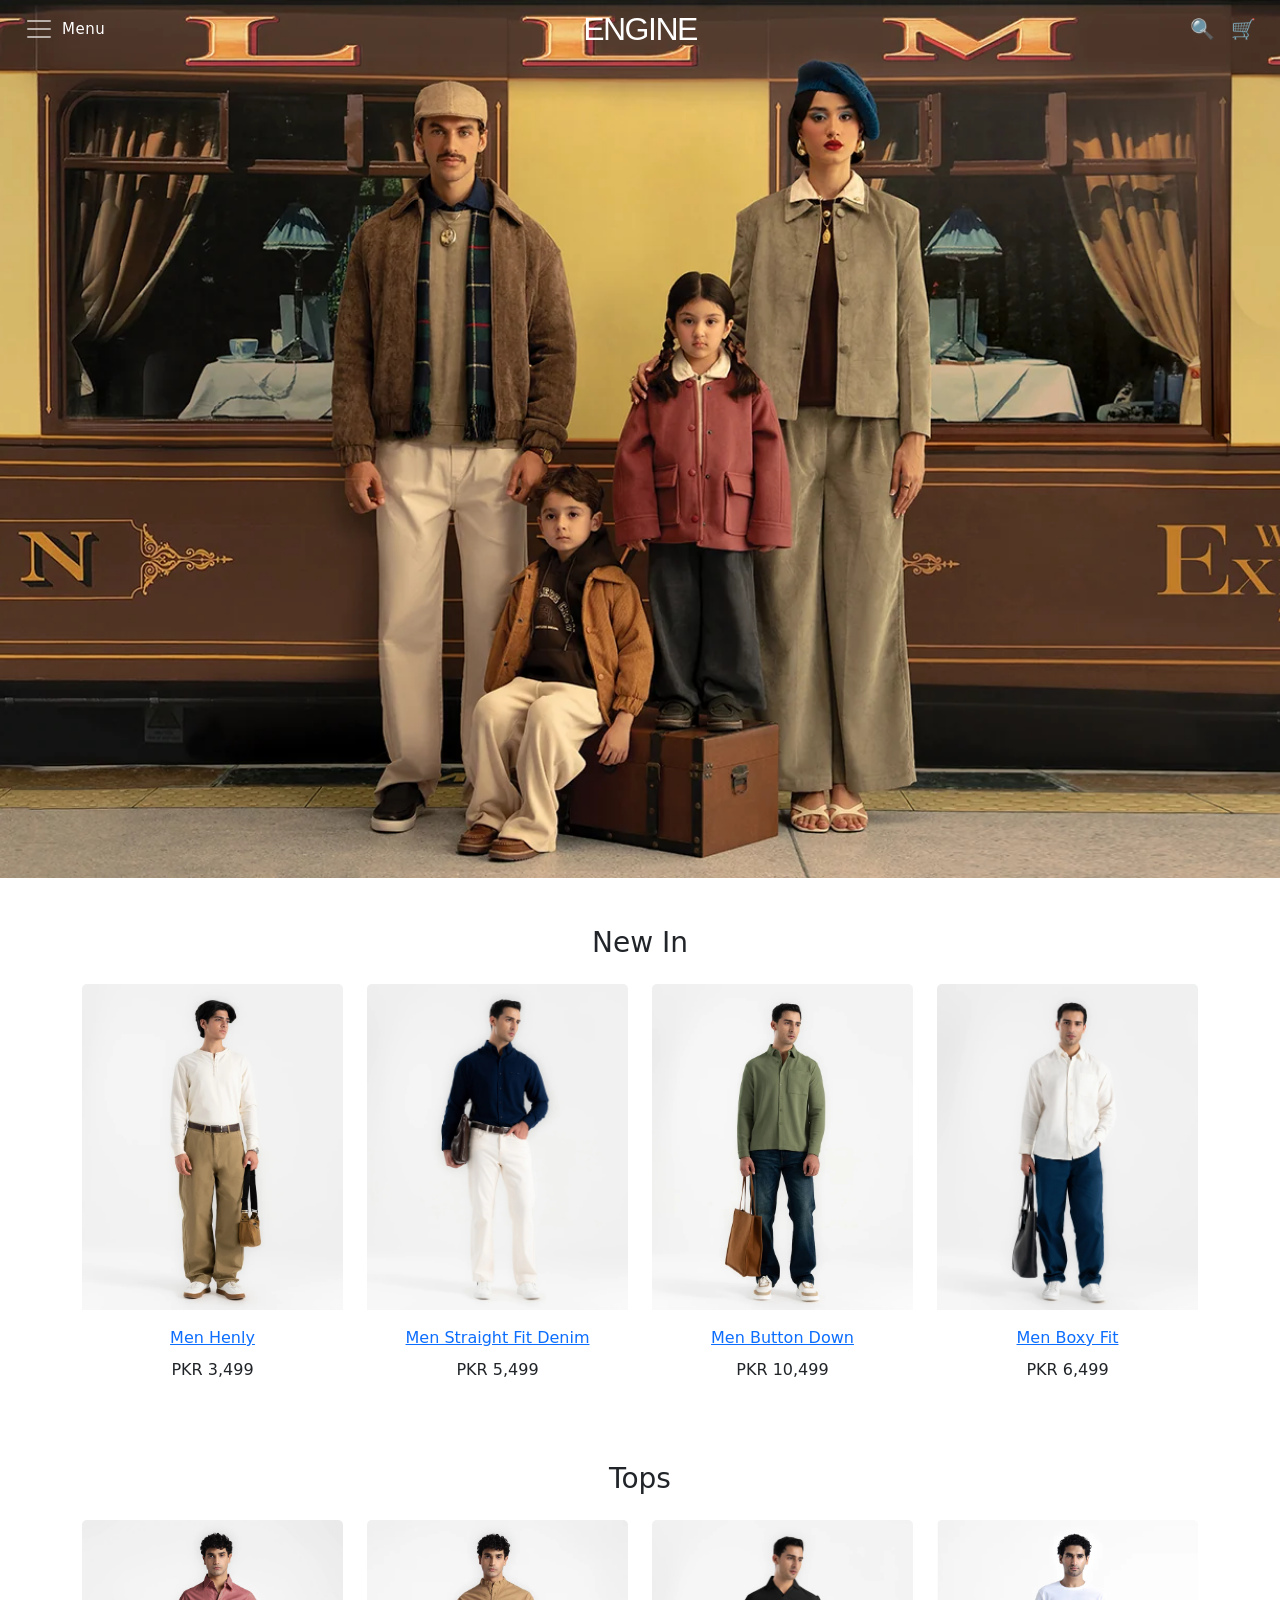
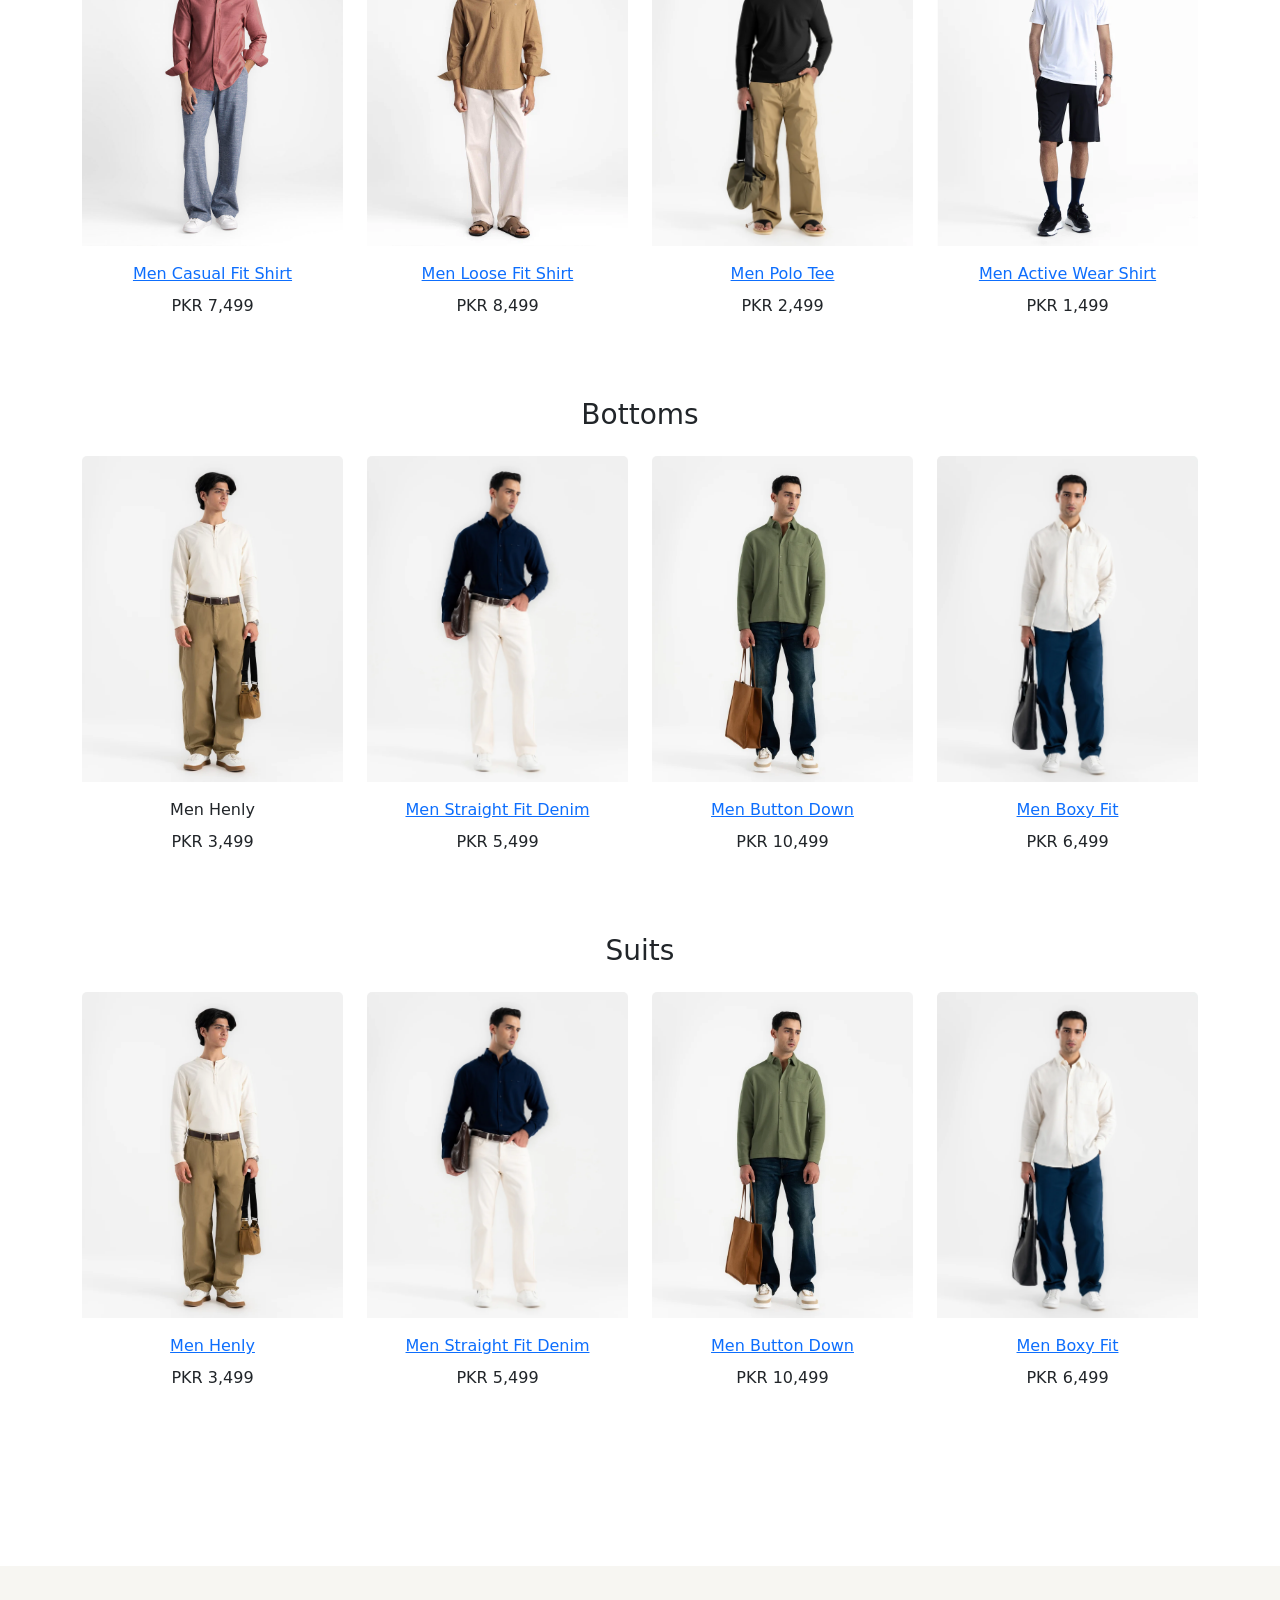
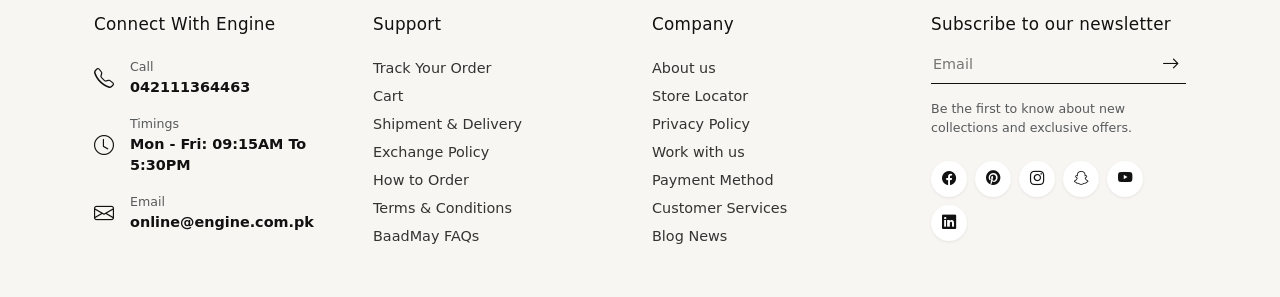
==== commit 3d73c76a: "Footer added with CSS styling" ====
--- a/assignment-2/index.html
+++ b/assignment-2/index.html
@@ -11,6 +11,7 @@
       integrity="sha384-sRIl4kxILFvY47J16cr9ZwB07vP4J8+LH7qKQnuqkuIAvNWLzeN8tE5YBujZqJLB"
       crossorigin="anonymous"
     />
+    <link rel="stylesheet" href="https://cdn.jsdelivr.net/npm/bootstrap-icons@1.11.3/font/bootstrap-icons.min.css">
     <link rel="stylesheet" href="style.css" />
   </head>
   <body>
@@ -67,12 +68,6 @@
       <div
         class="banner d-flex flex-column justify-content-center align-items-center text-center text-white"
       >
-        <!-- <h1 class="display-3 fw-bold text-uppercase mb-3 letter-spacing-wide">
-          Men's Collection
-        </h1>
-        <p class="fs-5 mb-4 fw-light">
-          Elevate your everyday style with our premium new arrivals.
-        </p> -->
       </div>
     </div>
 
@@ -353,7 +348,89 @@
         </div>
       </div>
     </div>
-
+<footer class="engine-footer py-5 mt-5">
+  <div class="container px-4">
+    <div class="row g-4">
+      
+      <div class="col-12 col-md-6 col-lg-3">
+        <h5 class="footer-heading mb-4">Connect With Engine</h5>
+        
+        <div class="footer-contact-item mb-3">
+          <i class="bi bi-telephone fs-5 me-3"></i>
+          <div>
+            <span class="d-block small text-muted">Call</span>
+            <strong>042111364463</strong>
+          </div>
+        </div>
+
+        <div class="footer-contact-item mb-3">
+          <i class="bi bi-clock fs-5 me-3"></i>
+          <div>
+            <span class="d-block small text-muted">Timings</span>
+            <strong>Mon - Fri: 09:15AM To 5:30PM</strong>
+          </div>
+        </div>
+
+        <div class="footer-contact-item mb-3">
+          <i class="bi bi-envelope fs-5 me-3"></i>
+          <div>
+            <span class="d-block small text-muted">Email</span>
+            <strong>online@engine.com.pk</strong>
+          </div>
+        </div>
+      </div>
+
+      <div class="col-12 col-md-6 col-lg-3">
+        <h5 class="footer-heading mb-4">Support</h5>
+        <ul class="list-unstyled footer-links mb-0">
+          <li><a href="#">Track Your Order</a></li>
+          <li><a href="#">Cart</a></li>
+          <li><a href="#">Shipment & Delivery</a></li>
+          <li><a href="#">Exchange Policy</a></li>
+          <li><a href="#">How to Order</a></li>
+          <li><a href="#">Terms & Conditions</a></li>
+          <li><a href="#">BaadMay FAQs</a></li>
+        </ul>
+      </div>
+
+      <div class="col-12 col-md-6 col-lg-3">
+        <h5 class="footer-heading mb-4">Company</h5>
+        <ul class="list-unstyled footer-links mb-0">
+          <li><a href="#">About us</a></li>
+          <li><a href="#">Store Locator</a></li>
+          <li><a href="#">Privacy Policy</a></li>
+          <li><a href="#">Work with us</a></li>
+          <li><a href="#">Payment Method</a></li>
+          <li><a href="#">Customer Services</a></li>
+          <li><a href="#">Blog News</a></li>
+        </ul>
+      </div>
+
+      <div class="col-12 col-md-6 col-lg-3">
+        <h5 class="footer-heading mb-3">Subscribe to our newsletter</h5>
+        
+        <form class="newsletter-form mb-3">
+          <input type="email" placeholder="Email" aria-label="Email" required />
+          <button type="submit"><i class="bi bi-arrow-right"></i></button>
+        </form>
+
+        <p class="small text-muted mb-4">
+          Be the first to know about new collections and exclusive offers.
+        </p>
+
+        <div class="social-icons">
+          <a href="#" aria-label="Facebook"><i class="bi bi-facebook"></i></a>
+          <a href="#" aria-label="Pinterest"><i class="bi bi-pinterest"></i></a>
+          <a href="#" aria-label="Instagram"><i class="bi bi-instagram"></i></a>
+          <a href="#" aria-label="Snapchat"><i class="bi bi-snapchat"></i></a>
+          <a href="#" aria-label="YouTube"><i class="bi bi-youtube"></i></a>
+          <a href="#" aria-label="LinkedIn"><i class="bi bi-linkedin"></i></a>
+        </div>
+      </div>
+
+    </div>
+  </div>
+</footer>
 
     <script>
       const navbar = document.querySelector(".custom-navbar");
--- a/assignment-2/style.css
+++ b/assignment-2/style.css
@@ -166,3 +166,87 @@
   cursor: pointer;
   outline: none;
 }
+
+.engine-footer {
+  background-color: #f7f6f2;
+  color: #111111;
+  font-size: 0.9rem;
+}
+
+.footer-heading {
+  font-size: 1.05rem;
+  font-weight: 500;
+  letter-spacing: 0.3px;
+}
+
+.footer-contact-item {
+  display: flex;
+  align-items: center;
+}
+
+.footer-links {
+  display: flex;
+  flex-direction: column;
+  gap: 0.4rem;
+}
+
+.footer-links a {
+  color: #333333;
+  text-decoration: none;
+  transition: color 0.2s ease;
+}
+
+.footer-links a:hover {
+  color: #000000;
+  text-decoration: underline;
+}
+
+.newsletter-form {
+  display: flex;
+  align-items: center;
+  border-bottom: 1px solid #111111;
+  padding-bottom: 4px;
+}
+
+.newsletter-form input {
+  border: none;
+  background: transparent;
+  outline: none;
+  width: 100%;
+  font-size: 0.9rem;
+}
+
+.newsletter-form button {
+  border: none;
+  background: transparent;
+  cursor: pointer;
+  font-size: 1.1rem;
+  color: #111111;
+}
+
+.social-icons {
+  display: flex;
+  flex-wrap: wrap;
+  gap: 0.5rem;
+}
+
+.social-icons a {
+  width: 36px;
+  height: 36px;
+  border-radius: 50%;
+  background-color: #ffffff;
+  display: flex;
+  align-items: center;
+  justify-content: center;
+  color: #111111;
+  text-decoration: none;
+  box-shadow: 0 1px 3px rgba(0, 0, 0, 0.08);
+  transition:
+    background-color 0.2s ease,
+    color 0.2s ease;
+}
+
+.social-icons a:hover {
+  background-color: #111111;
+  color: #ffffff;
+}
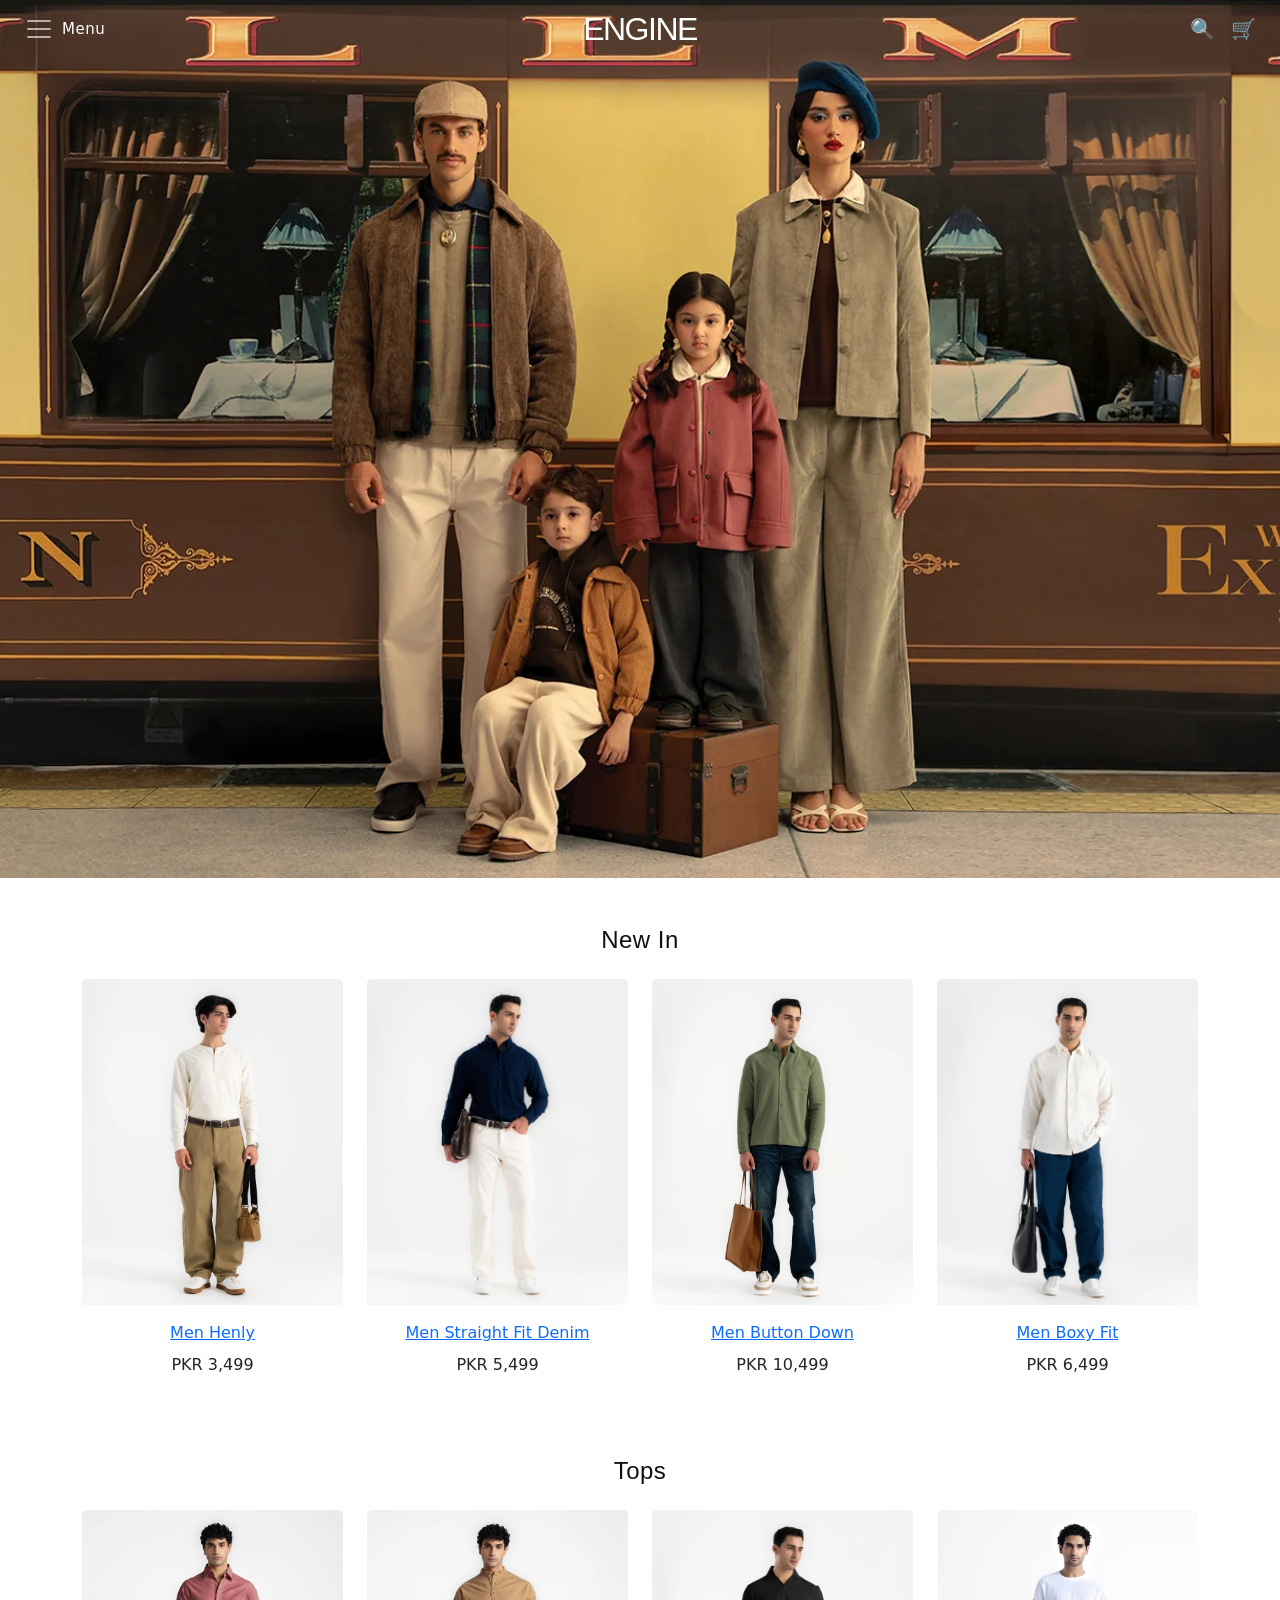
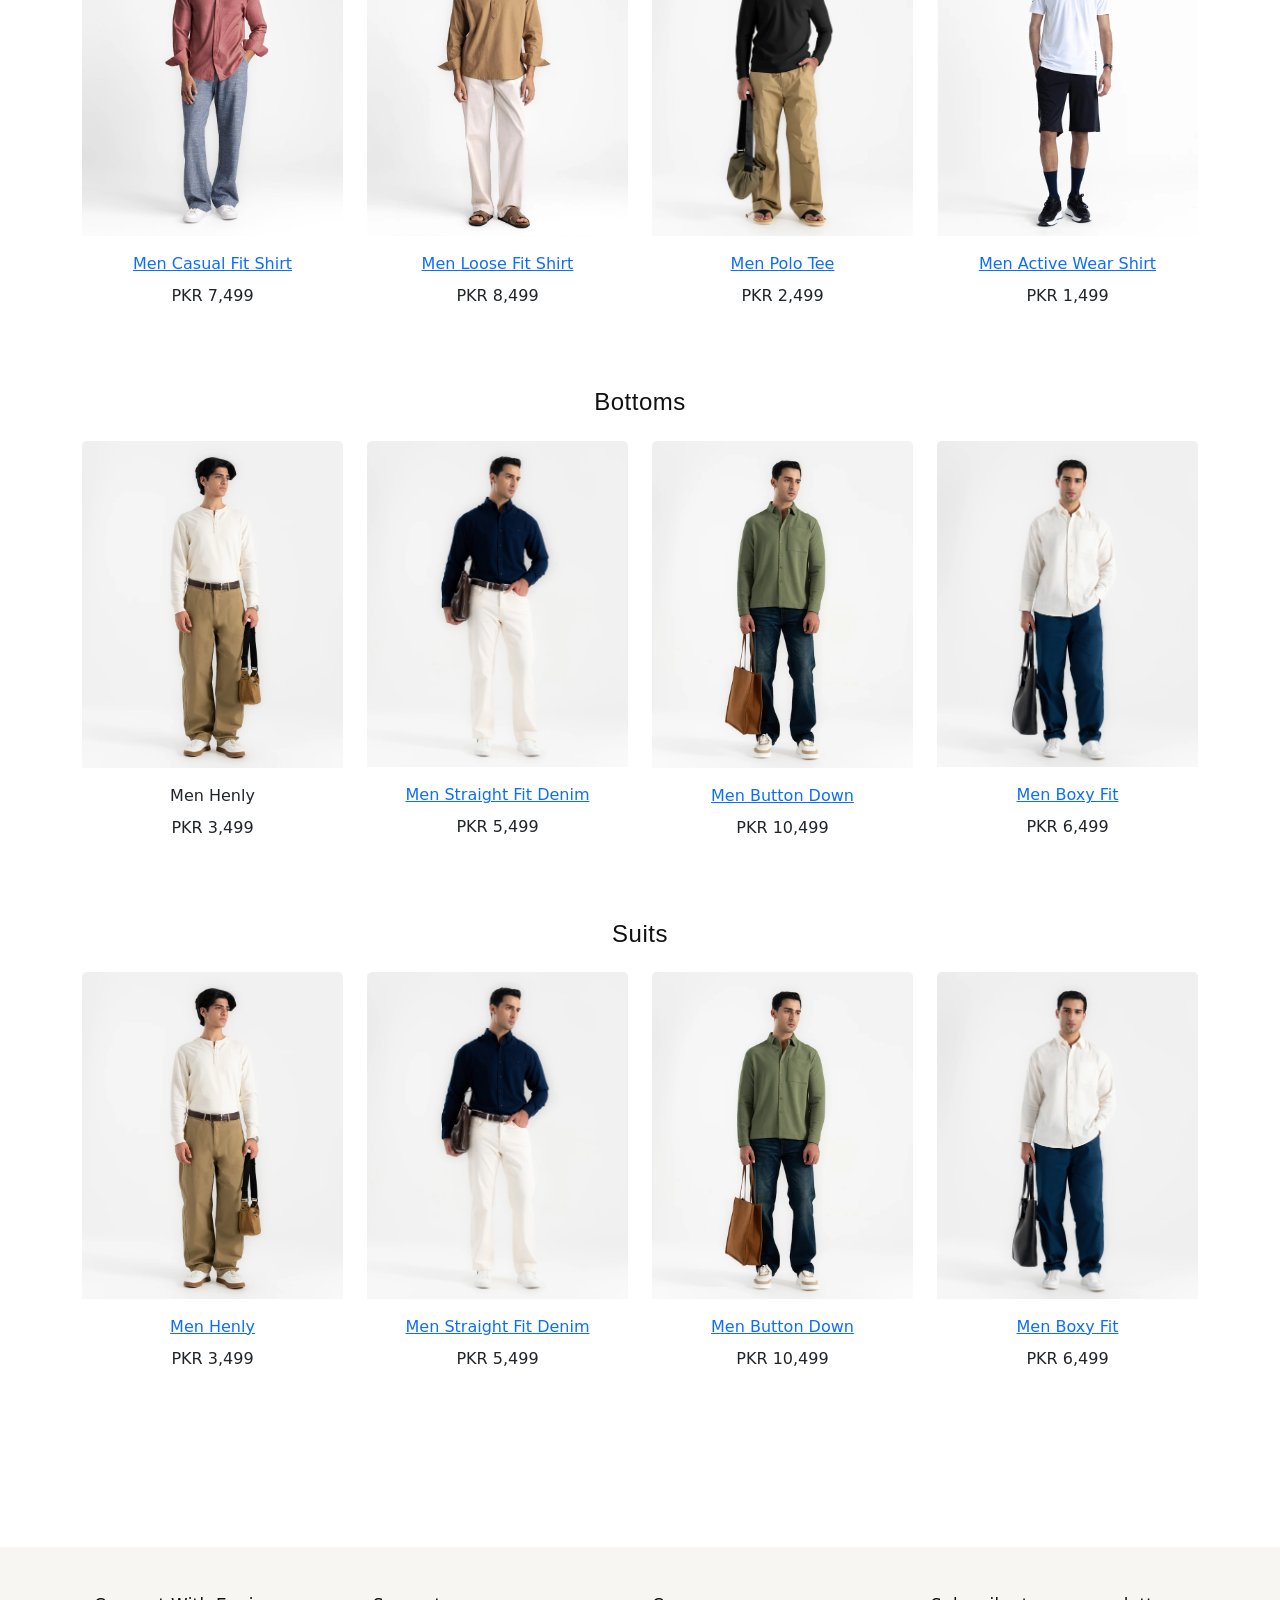
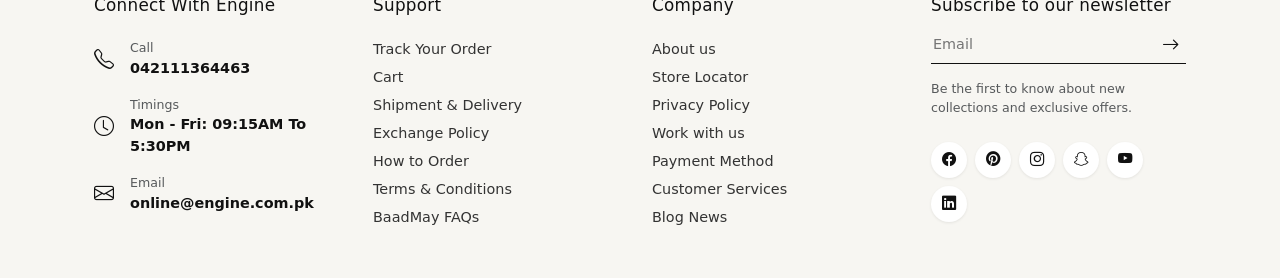
==== commit a57cad33: "Fonts and sizes adjusted of few elements" ====
--- a/assignment-2/index.html
+++ b/assignment-2/index.html
@@ -48,16 +48,16 @@
         <div class="collapse w-100" id="mainMenu">
           <ul class="navbar-nav fw-semibold gap-2 pb-3 pt-3">
             <li class="nav-item">
-              <a class="nav-link" href="#">New In</a>
+              <a class="nav-link" href="#new-in">New In</a>
             </li>
             <li class="nav-item">
-              <a class="nav-link" href="#">Tops</a>
+              <a class="nav-link" href="#tops">Tops</a>
             </li>
             <li class="nav-item">
-              <a class="nav-link" href="#">Bottoms</a>
+              <a class="nav-link" href="#bottoms">Bottoms</a>
             </li>
             <li class="nav-item">
-              <a class="nav-link" href="#">Suits</a>
+              <a class="nav-link" href="#suits">Suits</a>
             </li>
           </ul>
         </div>
@@ -72,8 +72,8 @@
     </div>
 
     <div class="container py-5">
-      <div class="product-section mb-5">
-        <h3 class="text-center mb-4">New In</h3>
+      <div class="product-section mb-5" id="#new-in">
+        <h4 class="section-heading text-center mb-4 fw-medium">New In</h4>
         <div class="row g-4">
           <div class="col-12 col-md-6 col-lg-3">
             <div class="card h-100 border-0">
@@ -141,8 +141,8 @@
         </div>
       </div>
 
-      <div class="product-section mb-5">
-        <h3 class="text-center mb-4">Tops</h3>
+      <div class="product-section mb-5" id="tops">
+        <h4 class="section-heading text-center mb-4 fw-medium">Tops</h3>
         <div class="row g-4">
           <div class="col-12 col-md-6 col-lg-3">
             <div class="card h-100 border-0">
@@ -210,8 +210,8 @@
         </div>
       </div>
 
-      <div class="product-section mb-5">
-        <h3 class="text-center mb-4">Bottoms</h3>
+      <div class="product-section mb-5" id="bottoms">
+        <h4 class="section-heading text-center mb-4 fw-medium">Bottoms</h3>
         <div class="row g-4">
           <div class="col-12 col-md-6 col-lg-3">
             <div class="card h-100 border-0">
@@ -279,8 +279,8 @@
         </div>
       </div>
 
-      <div class="product-section mb-5">
-        <h3 class="text-center mb-4">Suits</h3>
+      <div class="product-section mb-5" id="suits">
+        <h4 class="section-heading text-center mb-4 fw-medium">Suits</h3>
         <div class="row g-4">
           <div class="col-12 col-md-6 col-lg-3">
             <div class="card h-100 border-0">
--- a/assignment-2/style.css
+++ b/assignment-2/style.css
@@ -43,7 +43,9 @@
   transition: background-color 0.3s ease;
 }
 .custom-navbar:hover,
-.custom-navbar.scrolled {
+.custom-navbar.scrolled,
+.custom-navbar:has(.show),
+.custom-navbar:has(.collapsing) {
   background-color: white;
 }
 
@@ -53,14 +55,22 @@
 }
 
 .custom-navbar:hover .navbar-toggler-icon,
-.custom-navbar.scrolled .navbar-toggler-icon {
+.custom-navbar.scrolled .navbar-toggler-icon,
+.custom-navbar:has(.show) .navbar-toggler-icon,
+.custom-navbar:has(.collapsing) .navbar-toggler-icon {
   filter: none;
 }
 
 .custom-navbar:hover .menu-label,
 .custom-navbar.scrolled .menu-label,
+.custom-navbar:has(.show) .menu-label,
+.custom-navbar:has(.collapsing) .menu-label,
 .custom-navbar:hover .custom-brand,
-.custom-navbar.scrolled .custom-brand {
+.custom-navbar.scrolled .custom-brand,
+.custom-navbar:has(.show) .custom-brand,
+.custom-navbar:has(.collapsing) .custom-brand,
+.custom-navbar:has(.show) .nav-link,
+.custom-navbar:has(.collapsing) .nav-link {
   color: #111 !important;
 }
 .banner {
@@ -73,9 +83,10 @@
 }
 
 .section-heading {
-  font-family: "Montserrat", "Proxima Nova", sans-serif;
-  font-weight: 300;
+  font-family: Arial, Helvetica, sans-serif;
+  font-weight: 500;
   letter-spacing: 0.5px;
+  color: #111;
 }
 
 .navbar-toggler .menu-label {
@@ -84,11 +95,23 @@
   letter-spacing: 0.5px;
 }
 
+.custom-navbar .nav-link {
+  font-family: arial, Arial, Helvetica, sans-serif;
+  font-size: 15px;
+  font-weight: 500;
+  letter-spacing: 0.5px;
+  color: #111;
+  transition: color ease 0.2s;
+}
+
+.custom-navbar .nav-link {
+  color: #666 !important;
+}
 .navbar-nav {
   display: flex;
   flex-direction: row;
   justify-content: space-between;
-  width: 45%;
+  width: 40%;
   padding-right: 2rem;
 }
 
@@ -250,3 +273,11 @@
   background-color: #111111;
   color: #ffffff;
 }
+
+html {
+  scroll-behavior: smooth;
+}
+
+.product-section {
+  scroll-margin-top: 100px;
+}
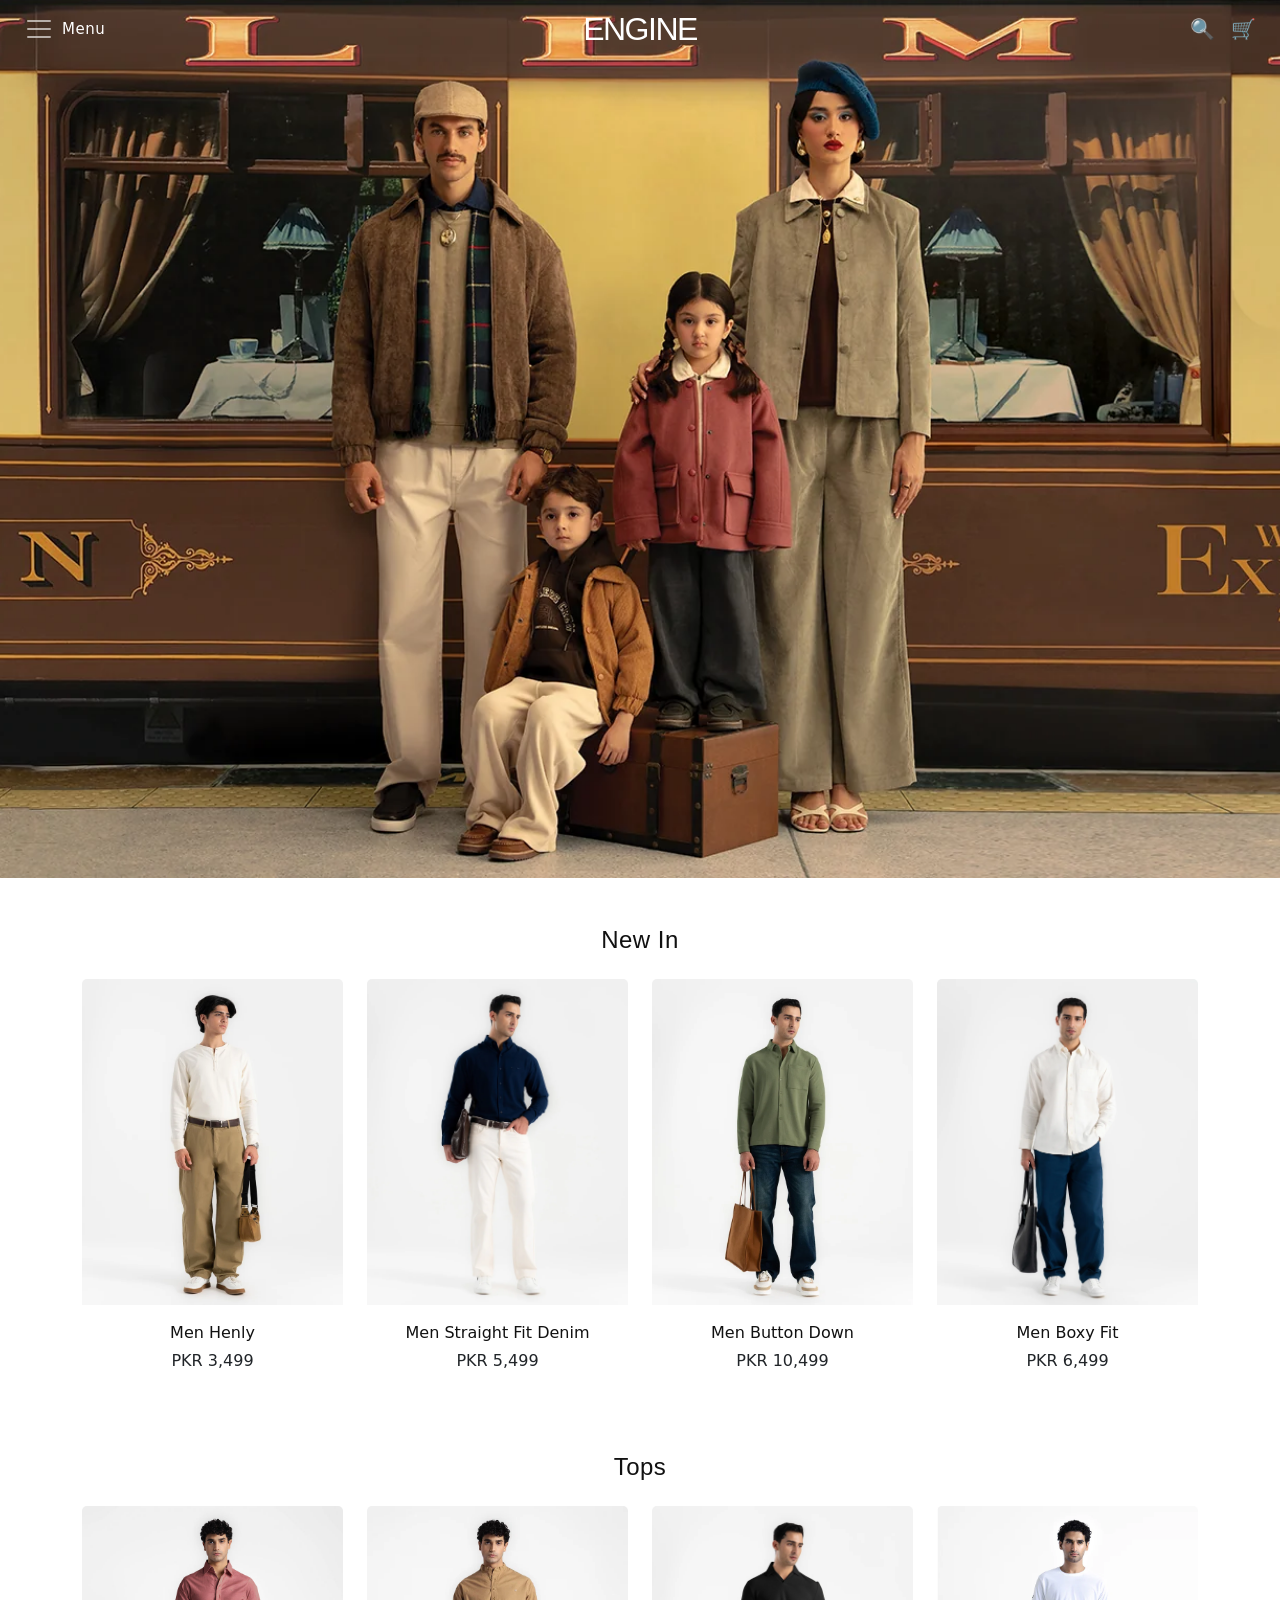
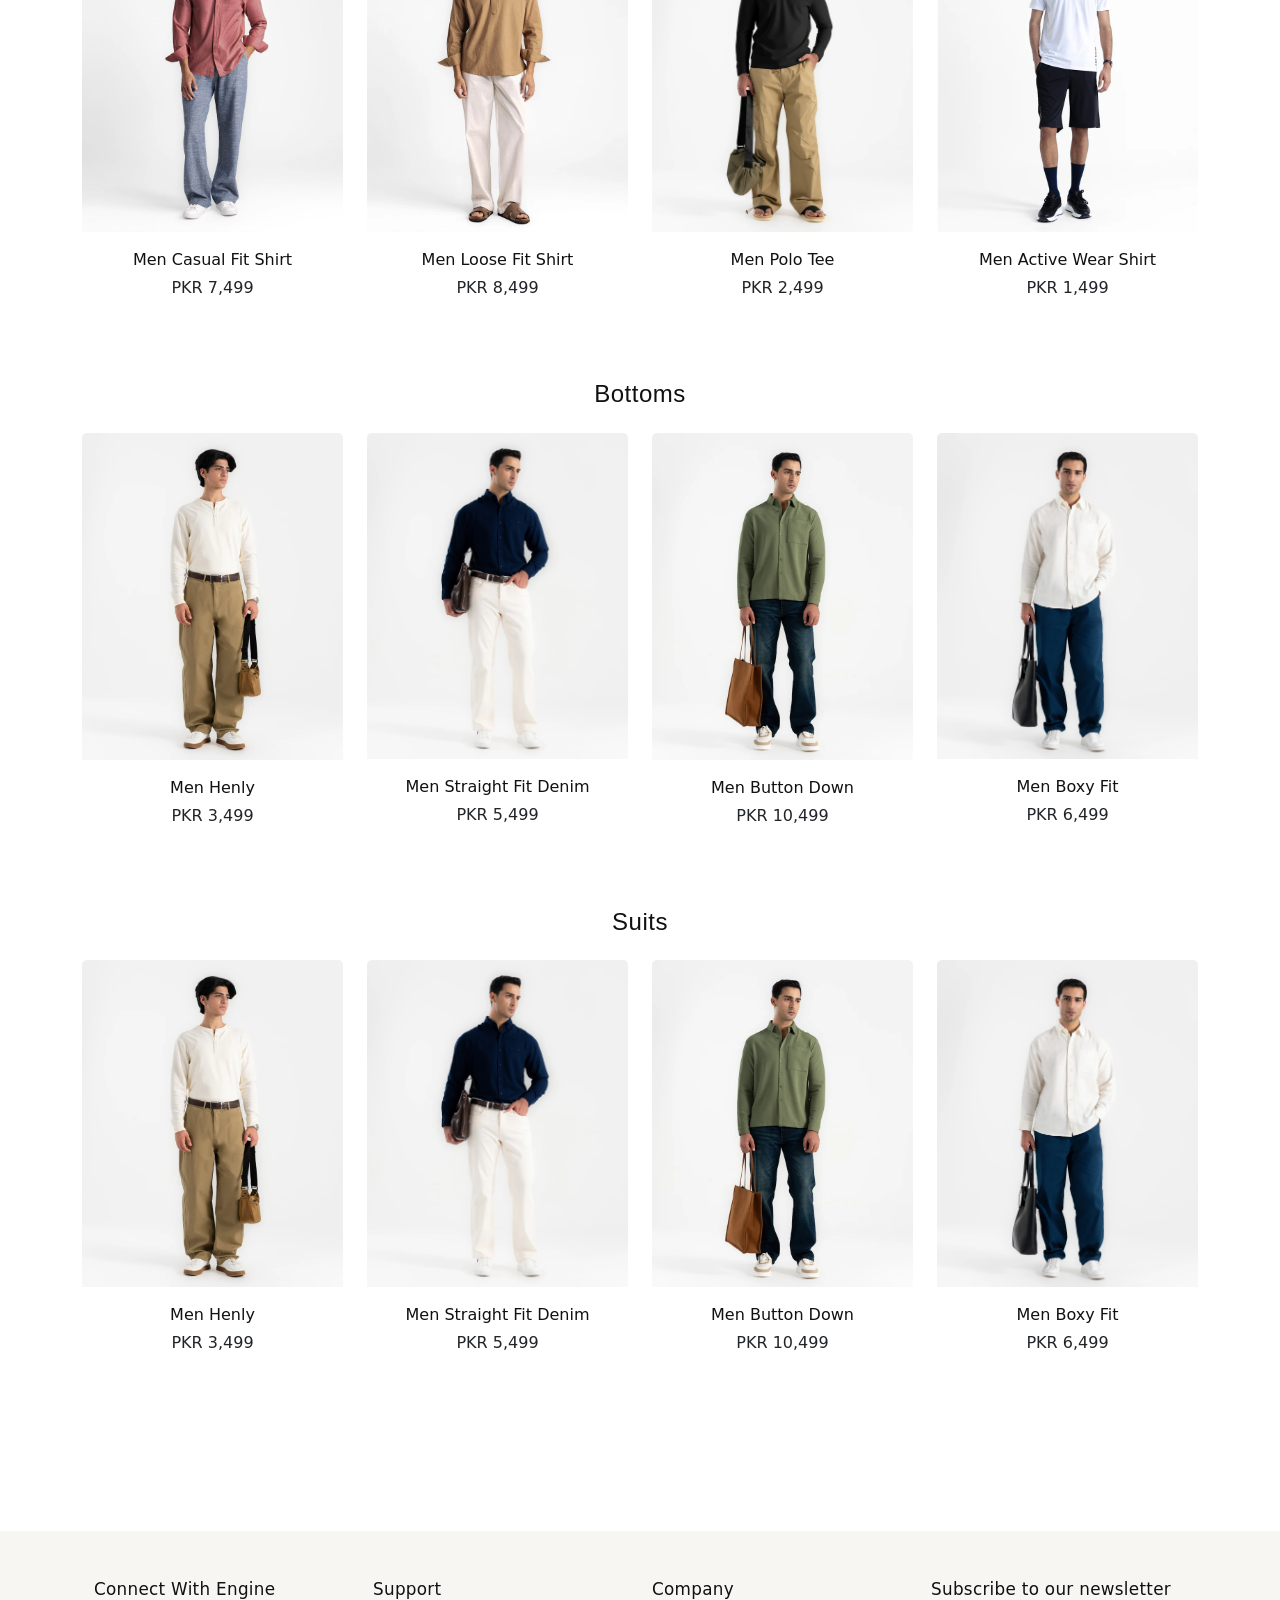
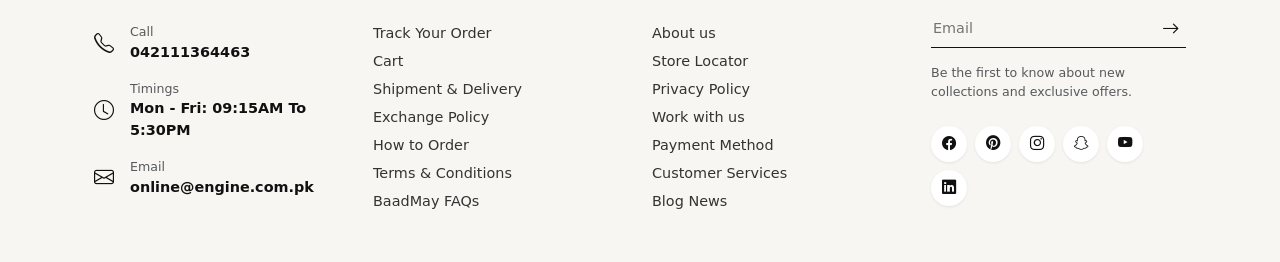
==== commit 8a257de4: "CSS Refinements" ====
--- a/assignment-2/index.html
+++ b/assignment-2/index.html
@@ -72,7 +72,7 @@
     </div>
 
     <div class="container py-5">
-      <div class="product-section mb-5" id="#new-in">
+      <div class="product-section mb-5" id="new-in">
         <h4 class="section-heading text-center mb-4 fw-medium">New In</h4>
         <div class="row g-4">
           <div class="col-12 col-md-6 col-lg-3">
@@ -348,89 +348,89 @@
         </div>
       </div>
     </div>
-<footer class="engine-footer py-5 mt-5">
-  <div class="container px-4">
-    <div class="row g-4">
-      
-      <div class="col-12 col-md-6 col-lg-3">
-        <h5 class="footer-heading mb-4">Connect With Engine</h5>
-        
-        <div class="footer-contact-item mb-3">
-          <i class="bi bi-telephone fs-5 me-3"></i>
-          <div>
-            <span class="d-block small text-muted">Call</span>
-            <strong>042111364463</strong>
-          </div>
-        </div>
-
-        <div class="footer-contact-item mb-3">
-          <i class="bi bi-clock fs-5 me-3"></i>
-          <div>
-            <span class="d-block small text-muted">Timings</span>
-            <strong>Mon - Fri: 09:15AM To 5:30PM</strong>
-          </div>
-        </div>
-
-        <div class="footer-contact-item mb-3">
-          <i class="bi bi-envelope fs-5 me-3"></i>
-          <div>
-            <span class="d-block small text-muted">Email</span>
-            <strong>online@engine.com.pk</strong>
-          </div>
-        </div>
-      </div>
-
-      <div class="col-12 col-md-6 col-lg-3">
-        <h5 class="footer-heading mb-4">Support</h5>
-        <ul class="list-unstyled footer-links mb-0">
-          <li><a href="#">Track Your Order</a></li>
-          <li><a href="#">Cart</a></li>
-          <li><a href="#">Shipment & Delivery</a></li>
-          <li><a href="#">Exchange Policy</a></li>
-          <li><a href="#">How to Order</a></li>
-          <li><a href="#">Terms & Conditions</a></li>
-          <li><a href="#">BaadMay FAQs</a></li>
-        </ul>
-      </div>
-
-      <div class="col-12 col-md-6 col-lg-3">
-        <h5 class="footer-heading mb-4">Company</h5>
-        <ul class="list-unstyled footer-links mb-0">
-          <li><a href="#">About us</a></li>
-          <li><a href="#">Store Locator</a></li>
-          <li><a href="#">Privacy Policy</a></li>
-          <li><a href="#">Work with us</a></li>
-          <li><a href="#">Payment Method</a></li>
-          <li><a href="#">Customer Services</a></li>
-          <li><a href="#">Blog News</a></li>
-        </ul>
-      </div>
-
-      <div class="col-12 col-md-6 col-lg-3">
-        <h5 class="footer-heading mb-3">Subscribe to our newsletter</h5>
-        
-        <form class="newsletter-form mb-3">
-          <input type="email" placeholder="Email" aria-label="Email" required />
-          <button type="submit"><i class="bi bi-arrow-right"></i></button>
-        </form>
-
-        <p class="small text-muted mb-4">
-          Be the first to know about new collections and exclusive offers.
-        </p>
-
-        <div class="social-icons">
-          <a href="#" aria-label="Facebook"><i class="bi bi-facebook"></i></a>
-          <a href="#" aria-label="Pinterest"><i class="bi bi-pinterest"></i></a>
-          <a href="#" aria-label="Instagram"><i class="bi bi-instagram"></i></a>
-          <a href="#" aria-label="Snapchat"><i class="bi bi-snapchat"></i></a>
-          <a href="#" aria-label="YouTube"><i class="bi bi-youtube"></i></a>
-          <a href="#" aria-label="LinkedIn"><i class="bi bi-linkedin"></i></a>
-        </div>
-      </div>
-
-    </div>
-  </div>
-</footer>
+    <footer class="engine-footer py-5 mt-5">
+      <div class="container px-4">
+        <div class="row g-4">
+          
+          <div class="col-12 col-md-6 col-lg-3">
+            <h5 class="footer-heading mb-4">Connect With Engine</h5>
+            
+            <div class="footer-contact-item mb-3">
+              <i class="bi bi-telephone fs-5 me-3"></i>
+              <div>
+                <span class="d-block small text-muted">Call</span>
+                <strong>042111364463</strong>
+              </div>
+            </div>
+
+            <div class="footer-contact-item mb-3">
+              <i class="bi bi-clock fs-5 me-3"></i>
+              <div>
+                <span class="d-block small text-muted">Timings</span>
+                <strong>Mon - Fri: 09:15AM To 5:30PM</strong>
+              </div>
+            </div>
+
+            <div class="footer-contact-item mb-3">
+              <i class="bi bi-envelope fs-5 me-3"></i>
+              <div>
+                <span class="d-block small text-muted">Email</span>
+                <strong>online@engine.com.pk</strong>
+              </div>
+            </div>
+          </div>
+
+          <div class="col-12 col-md-6 col-lg-3">
+            <h5 class="footer-heading mb-4">Support</h5>
+            <ul class="list-unstyled footer-links mb-0">
+              <li><a href="#">Track Your Order</a></li>
+              <li><a href="#">Cart</a></li>
+              <li><a href="#">Shipment & Delivery</a></li>
+              <li><a href="#">Exchange Policy</a></li>
+              <li><a href="#">How to Order</a></li>
+              <li><a href="#">Terms & Conditions</a></li>
+              <li><a href="#">BaadMay FAQs</a></li>
+            </ul>
+          </div>
+
+          <div class="col-12 col-md-6 col-lg-3">
+            <h5 class="footer-heading mb-4">Company</h5>
+            <ul class="list-unstyled footer-links mb-0">
+              <li><a href="#">About us</a></li>
+              <li><a href="#">Store Locator</a></li>
+              <li><a href="#">Privacy Policy</a></li>
+              <li><a href="#">Work with us</a></li>
+              <li><a href="#">Payment Method</a></li>
+              <li><a href="#">Customer Services</a></li>
+              <li><a href="#">Blog News</a></li>
+            </ul>
+          </div>
+
+          <div class="col-12 col-md-6 col-lg-3">
+            <h5 class="footer-heading mb-3">Subscribe to our newsletter</h5>
+            
+            <form class="newsletter-form mb-3">
+              <input type="email" placeholder="Email" aria-label="Email" required />
+              <button type="submit"><i class="bi bi-arrow-right"></i></button>
+            </form>
+
+            <p class="small text-muted mb-4">
+              Be the first to know about new collections and exclusive offers.
+            </p>
+
+            <div class="social-icons">
+              <a href="#" aria-label="Facebook"><i class="bi bi-facebook"></i></a>
+              <a href="#" aria-label="Pinterest"><i class="bi bi-pinterest"></i></a>
+              <a href="#" aria-label="Instagram"><i class="bi bi-instagram"></i></a>
+              <a href="#" aria-label="Snapchat"><i class="bi bi-snapchat"></i></a>
+              <a href="#" aria-label="YouTube"><i class="bi bi-youtube"></i></a>
+              <a href="#" aria-label="LinkedIn"><i class="bi bi-linkedin"></i></a>
+            </div>
+          </div>
+
+        </div>
+      </div>
+    </footer>
 
     <script>
       const navbar = document.querySelector(".custom-navbar");
--- a/assignment-2/style.css
+++ b/assignment-2/style.css
@@ -281,3 +281,31 @@
 .product-section {
   scroll-margin-top: 100px;
 }
+
+.product-section .card {
+  transition:
+    transform 0.3s ease,
+    box-shadow 0.3s ease;
+  cursor: pointer;
+}
+
+.product-section .card:hover {
+  transform: translateY(-8px);
+  box-shadow: 0 10px 20px rgba(0, 0, 0, 0.08) !important;
+}
+
+.product-section .card a {
+  color: #111111 !important;
+  text-decoration: none !important;
+}
+
+.product-section .card a:hover {
+  color: #111111 !important;
+  text-decoration: none !important;
+}
+
+.card-title {
+  color: #111111;
+  font-weight: 500;
+  margin-bottom: 4px;
+}
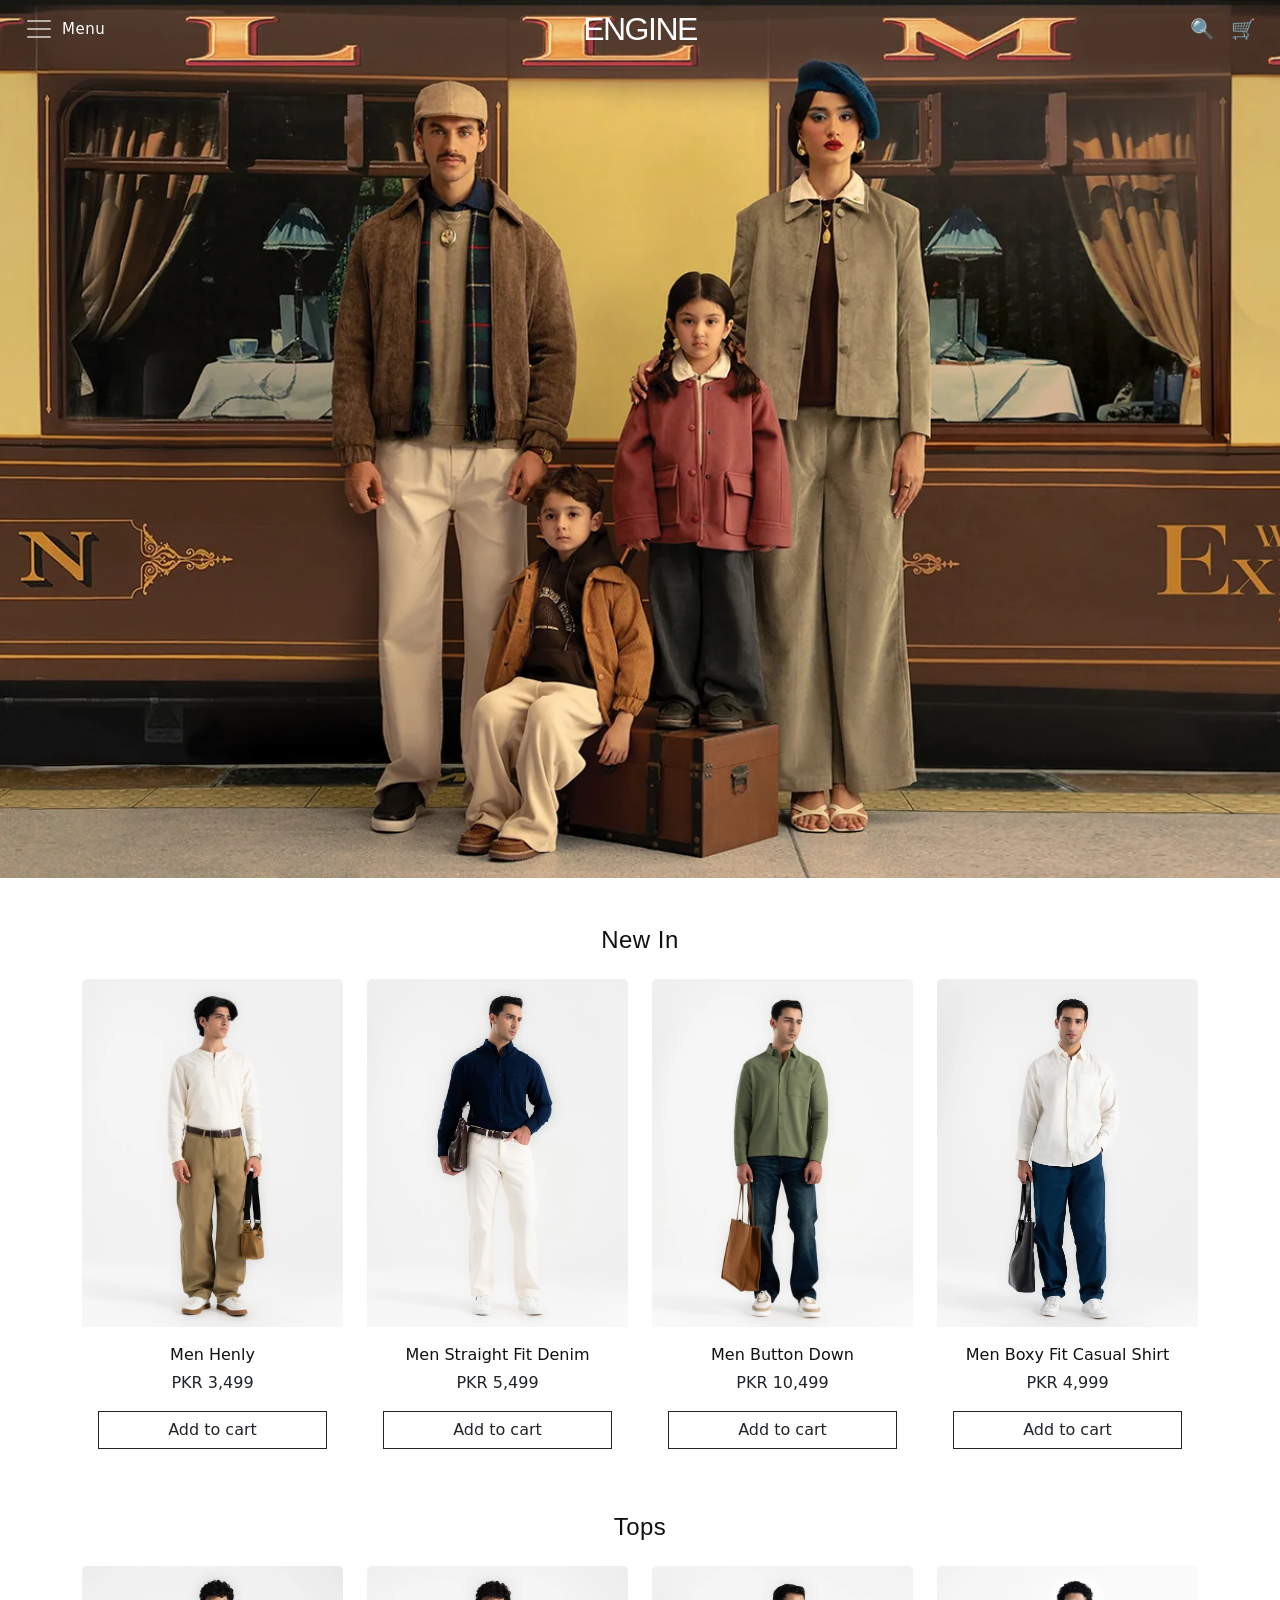
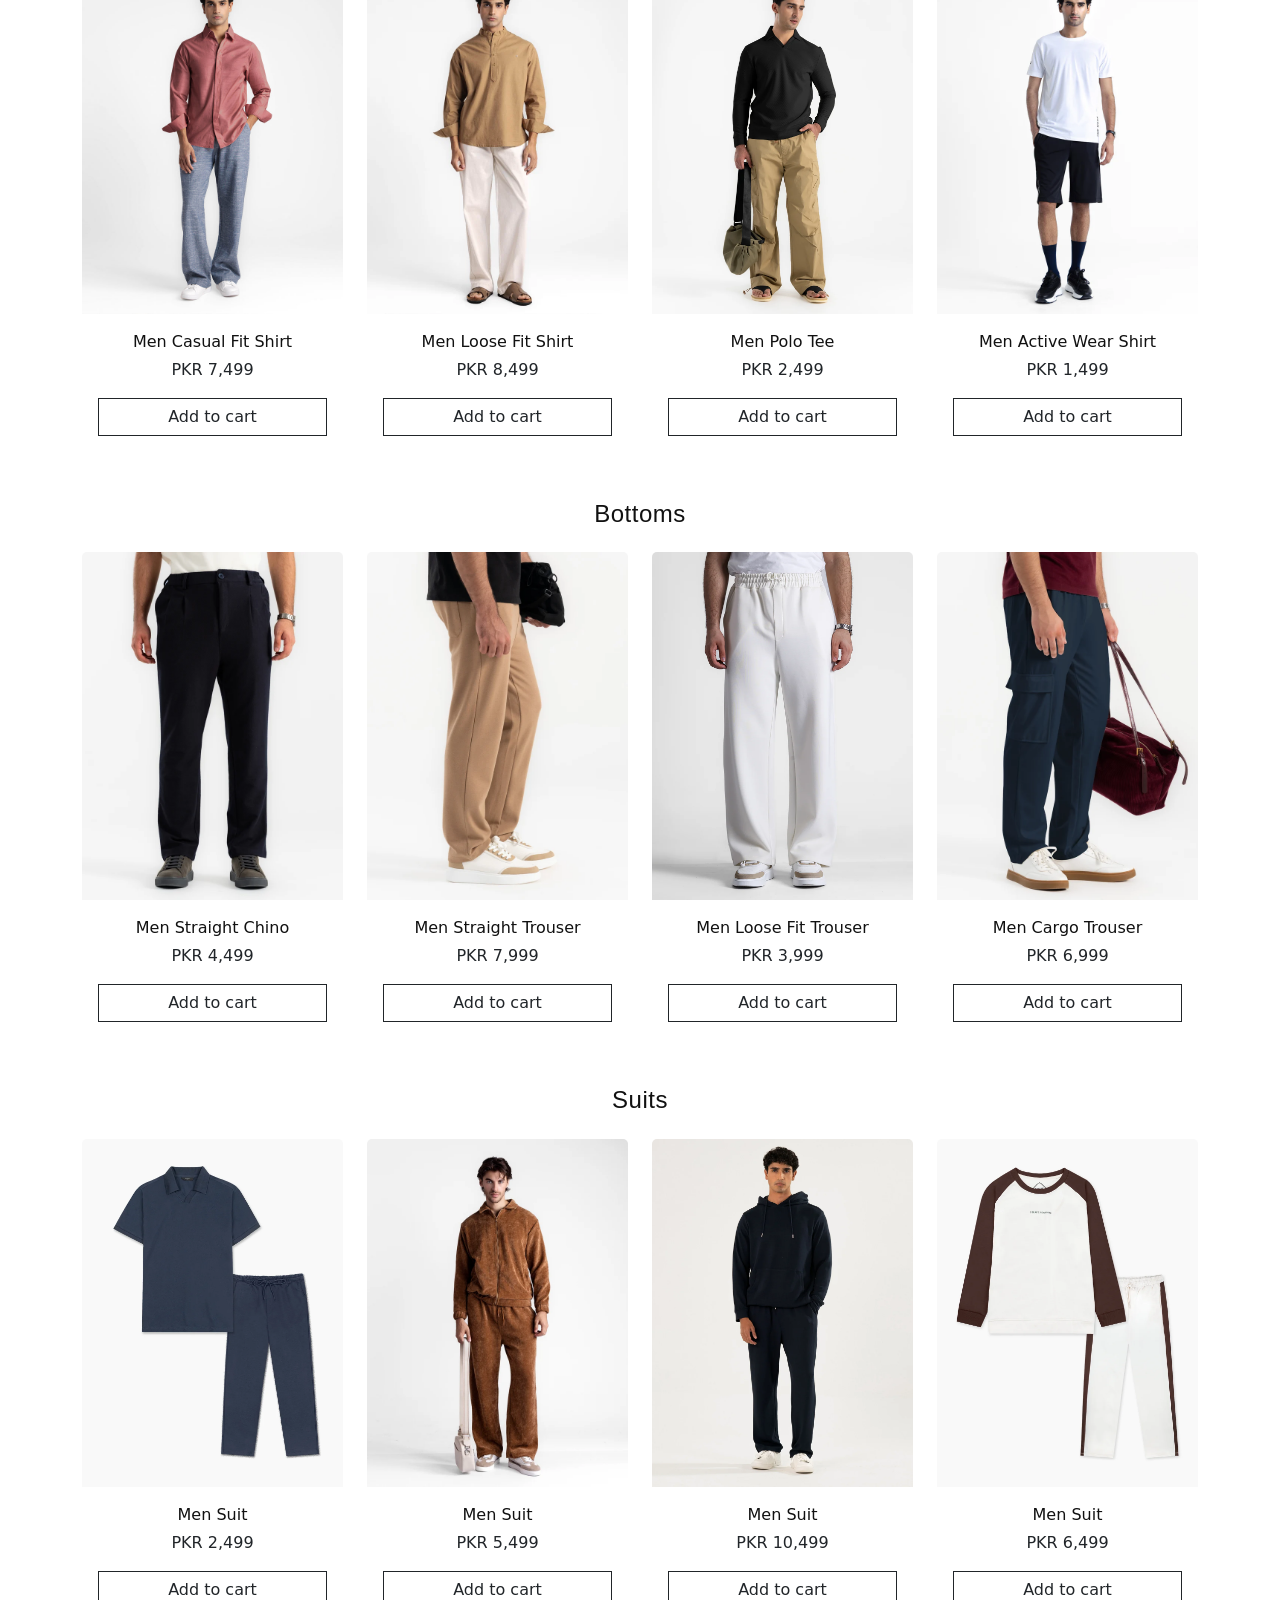
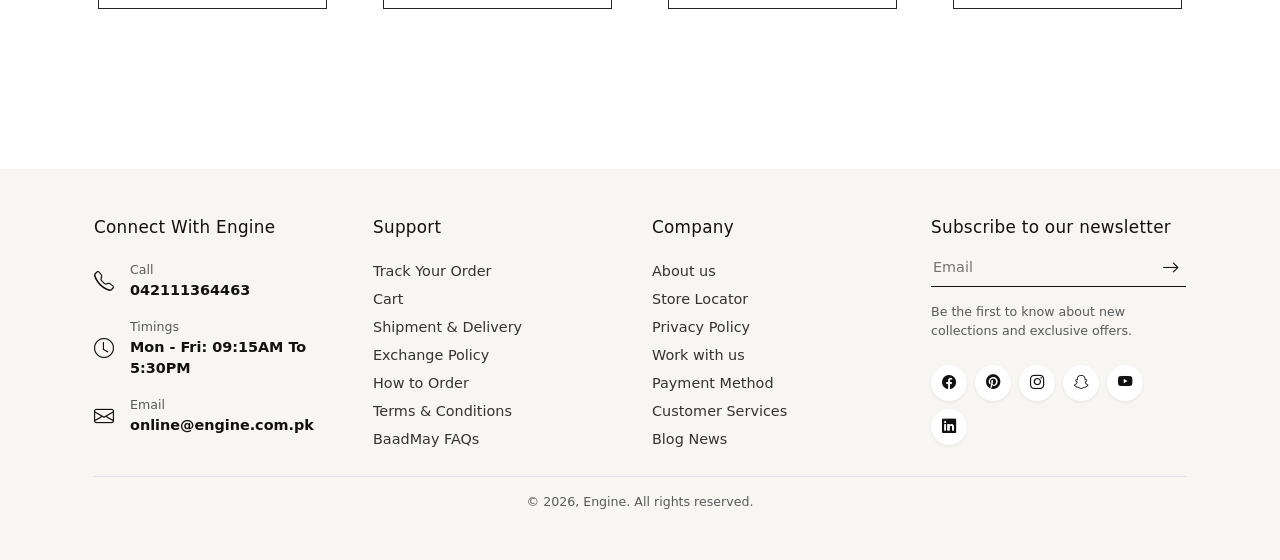
==== commit 71e339f2: "Fix product cards, product page layout and clean up CSS/HTML" ====
--- a/assignment-2/index.html
+++ b/assignment-2/index.html
@@ -11,14 +11,17 @@
       integrity="sha384-sRIl4kxILFvY47J16cr9ZwB07vP4J8+LH7qKQnuqkuIAvNWLzeN8tE5YBujZqJLB"
       crossorigin="anonymous"
     />
-    <link rel="stylesheet" href="https://cdn.jsdelivr.net/npm/bootstrap-icons@1.11.3/font/bootstrap-icons.min.css">
+    <link
+      rel="stylesheet"
+      href="https://cdn.jsdelivr.net/npm/bootstrap-icons@1.11.3/font/bootstrap-icons.min.css"
+    />
     <link rel="stylesheet" href="style.css" />
   </head>
   <body>
-    <nav class="navbar navbar-light sticky-top custom-navbar">
+    <nav class="navbar sticky-top custom-navbar">
       <div class="container-fluid flex-wrap px-4 align-items-start">
         <div class="d-flex w-100 justify-content-between align-items-center">
-          <div class="nav-section left-section">
+          <div class="nav-section">
             <button
               class="navbar-toggler border-0 p-0 d-flex align-items-center gap-2 shadow-none"
               type="button"
@@ -30,15 +33,13 @@
             </button>
           </div>
           <div class="nav-section center-section text-section">
-            <a
-              class="navbar-brand custom-brand fw-medium m-0 text-uppercase"
-              href="#"
+            <a class="navbar-brand custom-brand m-0 text-uppercase" href="#"
               >Engine</a
             >
           </div>
 
           <div
-            class="nav-section right-section d-flex align-items-center gap-3 justify-content-end"
+            class="nav-section d-flex align-items-center gap-3 justify-content-end"
           >
             <a href="#" class="text-decoration-none fs-5">🔍</a>
             <a href="#" class="text-decoration-none fs-5">🛒</a>
@@ -67,8 +68,7 @@
     <div class="container-fluid p-0">
       <div
         class="banner d-flex flex-column justify-content-center align-items-center text-center text-white"
-      >
-      </div>
+      ></div>
     </div>
 
     <div class="container py-5">
@@ -78,270 +78,374 @@
           <div class="col-12 col-md-6 col-lg-3">
             <div class="card h-100 border-0">
               <a href="product.html">
-              <img
-                src="images/new_in_henly_card.webp"
-                class="card-img-top"
-                alt="Henly"
-              />
-              <div class="card-body d-flex flex-column text-center">
-                <p class="card-title">Men Henly</p>
-                </a>
+                <img
+                  src="images/new_in_henly_card.webp"
+                  class="card-img-top"
+                  alt="Henly"
+                />
+              </a>
+              <div class="card-body d-flex flex-column text-center">
+                <p class="card-title"><a href="product.html">Men Henly</a></p>
                 <p class="card-text mb-3">PKR 3,499</p>
-              </div>
-            </div>
-          </div>
-
-          <div class="col-12 col-md-6 col-lg-3">
-            <div class="card h-100 border-0">
-              <a href="product.html">
-              <img
-                src="images/new_in_straight_fit_denim.webp"
-                class="card-img-top"
-                alt="new_in_straight_fit_denim"
-              />
-              <div class="card-body d-flex flex-column text-center">
-                <p class="card-title">Men Straight Fit Denim</p>
-                </a>
+                <button
+                  type="button"
+                  class="btn btn-outline-dark rounded-0 w-100 mt-auto"
+                >
+                  Add to cart
+                </button>
+              </div>
+            </div>
+          </div>
+
+          <div class="col-12 col-md-6 col-lg-3">
+            <div class="card h-100 border-0">
+              <a href="product.html">
+                <img
+                  src="images/new_in_straight_fit_denim.webp"
+                  class="card-img-top"
+                  alt="new_in_straight_fit_denim"
+              /></a>
+              <div class="card-body d-flex flex-column text-center">
+                <p class="card-title">
+                  <a href="product.html">Men Straight Fit Denim</a>
+                </p>
+
                 <p class="card-text mb-3">PKR 5,499</p>
-              </div>
-            </div>
-          </div>
-
-          <div class="col-12 col-md-6 col-lg-3">
-            <div class="card h-100 border-0">
-              <a href="product.html">
-              <img
-                src="images/new_in_button_down.webp"
-                class="card-img-top"
-                alt="new_in_button_down"
-              />
-              <div class="card-body d-flex flex-column text-center">
-                <p class="card-title">Men Button Down</p>
-                </a>
+                <button
+                  type="button"
+                  class="btn btn-outline-dark rounded-0 w-100 mt-auto"
+                >
+                  Add to cart
+                </button>
+              </div>
+            </div>
+          </div>
+
+          <div class="col-12 col-md-6 col-lg-3">
+            <div class="card h-100 border-0">
+              <a href="product.html">
+                <img
+                  src="images/new_in_button_down.webp"
+                  class="card-img-top"
+                  alt="new_in_button_down"
+              /></a>
+              <div class="card-body d-flex flex-column text-center">
+                <p class="card-title">
+                  <a href="product.html">Men Button Down</a>
+                </p>
                 <p class="card-text mb-3">PKR 10,499</p>
-              </div>
-            </div>
-          </div>
-
-          <div class="col-12 col-md-6 col-lg-3">
-            <div class="card h-100 border-0">
-              <a href="product.html">
-              <img
-                src="images/new_in_boxy_fit.webp"
-                class="card-img-top"
-                alt="new_in_boxy_fit"
-              />
-              <div class="card-body d-flex flex-column text-center">
-                <p class="card-title">Men Boxy Fit</p>
-                </a>
+                <button
+                  type="button"
+                  class="btn btn-outline-dark rounded-0 w-100 mt-auto"
+                >
+                  Add to cart
+                </button>
+              </div>
+            </div>
+          </div>
+
+          <div class="col-12 col-md-6 col-lg-3">
+            <div class="card h-100 border-0">
+              <a href="product.html">
+                <img
+                  src="images/new_in_boxy_fit.webp"
+                  class="card-img-top"
+                  alt="new_in_boxy_fit"
+              /></a>
+              <div class="card-body d-flex flex-column text-center">
+                <p class="card-title">
+                  <a href="product.html">Men Boxy Fit Casual Shirt</a>
+                </p>
+                <p class="card-text mb-3">PKR 4,999</p>
+                <button
+                  type="button"
+                  class="btn btn-outline-dark rounded-0 w-100 mt-auto"
+                >
+                  Add to cart
+                </button>
+              </div>
+            </div>
+          </div>
+        </div>
+      </div>
+
+      <div class="product-section mb-5" id="tops">
+        <h4 class="section-heading text-center mb-4 fw-medium">Tops</h4>
+        <div class="row g-4">
+          <div class="col-12 col-md-6 col-lg-3">
+            <div class="card h-100 border-0">
+              <a href="product.html">
+                <img
+                  src="images/top_casual_fit_shirt.webp"
+                  class="card-img-top"
+                  alt="top_casual_fit_shirt"
+              /></a>
+              <div class="card-body d-flex flex-column text-center">
+                <p class="card-title">
+                  <a href="product.html">Men Casual Fit Shirt</a>
+                </p>
+                <p class="card-text mb-3">PKR 7,499</p>
+                <button
+                  type="button"
+                  class="btn btn-outline-dark rounded-0 w-100 mt-auto"
+                >
+                  Add to cart
+                </button>
+              </div>
+            </div>
+          </div>
+
+          <div class="col-12 col-md-6 col-lg-3">
+            <div class="card h-100 border-0">
+              <a href="product.html">
+                <img
+                  src="images/top_loose_fit_shirt.webp"
+                  class="card-img-top"
+                  alt="top_loose_fit_shirt"
+              /></a>
+              <div class="card-body d-flex flex-column text-center">
+                <p class="card-title">
+                  <a href="product.html">Men Loose Fit Shirt</a>
+                </p>
+                <p class="card-text mb-3">PKR 8,499</p>
+                <button
+                  type="button"
+                  class="btn btn-outline-dark rounded-0 w-100 mt-auto"
+                >
+                  Add to cart
+                </button>
+              </div>
+            </div>
+          </div>
+
+          <div class="col-12 col-md-6 col-lg-3">
+            <div class="card h-100 border-0">
+              <a href="product.html">
+                <img
+                  src="images/top_polo_tee.webp"
+                  class="card-img-top"
+                  alt="top_polo_tee"
+              /></a>
+              <div class="card-body d-flex flex-column text-center">
+                <p class="card-title">
+                  <a href="product.html">Men Polo Tee</a>
+                </p>
+                <p class="card-text mb-3">PKR 2,499</p>
+                <button
+                  type="button"
+                  class="btn btn-outline-dark rounded-0 w-100 mt-auto"
+                >
+                  Add to cart
+                </button>
+              </div>
+            </div>
+          </div>
+
+          <div class="col-12 col-md-6 col-lg-3">
+            <div class="card h-100 border-0">
+              <a href="product.html">
+                <img
+                  src="images/top_active_wear_shirt.webp"
+                  class="card-img-top"
+                  alt="top_active_wear_shirt"
+              /></a>
+              <div class="card-body d-flex flex-column text-center">
+                <p class="card-title">
+                  <a href="product.html">Men Active Wear Shirt</a>
+                </p>
+                <p class="card-text mb-3">PKR 1,499</p>
+                <button
+                  type="button"
+                  class="btn btn-outline-dark rounded-0 w-100 mt-auto"
+                >
+                  Add to cart
+                </button>
+              </div>
+            </div>
+          </div>
+        </div>
+      </div>
+
+      <div class="product-section mb-5" id="bottoms">
+        <h4 class="section-heading text-center mb-4 fw-medium">Bottoms</h4>
+        <div class="row g-4">
+          <div class="col-12 col-md-6 col-lg-3">
+            <div class="card h-100 border-0">
+              <a href="product.html">
+                <img
+                  src="images/bottom1.webp"
+                  class="card-img-top"
+                  alt="Men Straight Chino"
+              /></a>
+              <div class="card-body d-flex flex-column text-center">
+                <p class="card-title">
+                  <a href="product.html">Men Straight Chino</a>
+                </p>
+                <p class="card-text mb-3">PKR 4,499</p>
+                <button
+                  type="button"
+                  class="btn btn-outline-dark rounded-0 w-100 mt-auto"
+                >
+                  Add to cart
+                </button>
+              </div>
+            </div>
+          </div>
+
+          <div class="col-12 col-md-6 col-lg-3">
+            <div class="card h-100 border-0">
+              <a href="product.html">
+                <img
+                  src="images/bottom2.webp"
+                  class="card-img-top"
+                  alt="Men Straight Trouser"
+              /></a>
+              <div class="card-body d-flex flex-column text-center">
+                <p class="card-title">
+                  <a href="product.html">Men Straight Trouser</a>
+                </p>
+                <p class="card-text mb-3">PKR 7,999</p>
+                <button
+                  type="button"
+                  class="btn btn-outline-dark rounded-0 w-100 mt-auto"
+                >
+                  Add to cart
+                </button>
+              </div>
+            </div>
+          </div>
+
+          <div class="col-12 col-md-6 col-lg-3">
+            <div class="card h-100 border-0">
+              <a href="product.html">
+                <img
+                  src="images/bottom3.webp"
+                  class="card-img-top"
+                  alt="Men Loose Fit Trouser"
+              /></a>
+              <div class="card-body d-flex flex-column text-center">
+                <p class="card-title">
+                  <a href="product.html">Men Loose Fit Trouser</a>
+                </p>
+                <p class="card-text mb-3">PKR 3,999</p>
+                <button
+                  type="button"
+                  class="btn btn-outline-dark rounded-0 w-100 mt-auto"
+                >
+                  Add to cart
+                </button>
+              </div>
+            </div>
+          </div>
+
+          <div class="col-12 col-md-6 col-lg-3">
+            <div class="card h-100 border-0">
+              <a href="product.html">
+                <img
+                  src="images/bottom4.webp"
+                  class="card-img-top"
+                  alt="Men Cargo Trouser"
+              /></a>
+              <div class="card-body d-flex flex-column text-center">
+                <p class="card-title">
+                  <a href="product.html">Men Cargo Trouser</a>
+                </p>
+                <p class="card-text mb-3">PKR 6,999</p>
+                <button
+                  type="button"
+                  class="btn btn-outline-dark rounded-0 w-100 mt-auto"
+                >
+                  Add to cart
+                </button>
+              </div>
+            </div>
+          </div>
+        </div>
+      </div>
+
+      <div class="product-section mb-5" id="suits">
+        <h4 class="section-heading text-center mb-4 fw-medium">Suits</h4>
+        <div class="row g-4">
+          <div class="col-12 col-md-6 col-lg-3">
+            <div class="card h-100 border-0">
+              <a href="product.html">
+                <img
+                  src="images/suit1.webp"
+                  class="card-img-top"
+                  alt="Men Suit"
+              /></a>
+              <div class="card-body d-flex flex-column text-center">
+                <p class="card-title"><a href="product.html">Men Suit</a></p>
+                <p class="card-text mb-3">PKR 2,499</p>
+                <button
+                  type="button"
+                  class="btn btn-outline-dark rounded-0 w-100 mt-auto"
+                >
+                  Add to cart
+                </button>
+              </div>
+            </div>
+          </div>
+
+          <div class="col-12 col-md-6 col-lg-3">
+            <div class="card h-100 border-0">
+              <a href="product.html">
+                <img
+                  src="images/suit2.webp"
+                  class="card-img-top"
+                  alt="Men Suit"
+              /></a>
+              <div class="card-body d-flex flex-column text-center">
+                <p class="card-title"><a href="product.html">Men Suit</a></p>
+                <p class="card-text mb-3">PKR 5,499</p>
+                <button
+                  type="button"
+                  class="btn btn-outline-dark rounded-0 w-100 mt-auto"
+                >
+                  Add to cart
+                </button>
+              </div>
+            </div>
+          </div>
+
+          <div class="col-12 col-md-6 col-lg-3">
+            <div class="card h-100 border-0">
+              <a href="product.html">
+                <img
+                  src="images/suit3.webp"
+                  class="card-img-top"
+                  alt="Men Suit"
+              /></a>
+              <div class="card-body d-flex flex-column text-center">
+                <p class="card-title"><a href="product.html">Men Suit</a></p>
+                <p class="card-text mb-3">PKR 10,499</p>
+                <button
+                  type="button"
+                  class="btn btn-outline-dark rounded-0 w-100 mt-auto"
+                >
+                  Add to cart
+                </button>
+              </div>
+            </div>
+          </div>
+
+          <div class="col-12 col-md-6 col-lg-3">
+            <div class="card h-100 border-0">
+              <a href="product.html">
+                <img
+                  src="images/suit4.webp"
+                  class="card-img-top"
+                  alt="Men Suit"
+              /></a>
+              <div class="card-body d-flex flex-column text-center">
+                <p class="card-title"><a href="product.html">Men Suit</a></p>
                 <p class="card-text mb-3">PKR 6,499</p>
-              </div>
-            </div>
-          </div>
-        </div>
-      </div>
-
-      <div class="product-section mb-5" id="tops">
-        <h4 class="section-heading text-center mb-4 fw-medium">Tops</h3>
-        <div class="row g-4">
-          <div class="col-12 col-md-6 col-lg-3">
-            <div class="card h-100 border-0">
-              <a href="product.html">
-              <img
-                src="images/top_casual_fit_shirt.webp"
-                class="card-img-top"
-                alt="top_casual_fit_shirt"
-              />
-              <div class="card-body d-flex flex-column text-center">
-                <p class="card-title">Men Casual Fit Shirt</p>
-                </a>
-                <p class="card-text mb-3">PKR 7,499</p>
-              </div>
-            </div>
-          </div>
-
-          <div class="col-12 col-md-6 col-lg-3">
-            <div class="card h-100 border-0">
-              <a href="product.html">
-              <img
-                src="images/top_loose_fit_shirt.webp"
-                class="card-img-top"
-                alt="top_loose_fit_shirt"
-              />
-              <div class="card-body d-flex flex-column text-center">
-                <p class="card-title">Men Loose Fit Shirt</p>
-                </a>
-                <p class="card-text mb-3">PKR 8,499</p>
-              </div>
-            </div>
-          </div>
-
-          <div class="col-12 col-md-6 col-lg-3">
-            <div class="card h-100 border-0">
-              <a href="product.html">
-              <img
-                src="images/top_polo_tee.webp"
-                class="card-img-top"
-                alt="top_polo_tee"
-              />
-              <div class="card-body d-flex flex-column text-center">
-                <p class="card-title">Men Polo Tee</p>
-                </a>
-                <p class="card-text mb-3">PKR 2,499</p>
-              </div>
-            </div>
-          </div>
-
-          <div class="col-12 col-md-6 col-lg-3">
-            <div class="card h-100 border-0">
-              <a href="product.html">
-              <img
-                src="images/top_active_wear_shirt.webp"
-                class="card-img-top"
-                alt="top_active_wear_shirt"
-              />
-              <div class="card-body d-flex flex-column text-center">
-                <p class="card-title">Men Active Wear Shirt</p>
-                </a>
-                <p class="card-text mb-3">PKR 1,499</p>
-              </div>
-            </div>
-          </div>
-        </div>
-      </div>
-
-      <div class="product-section mb-5" id="bottoms">
-        <h4 class="section-heading text-center mb-4 fw-medium">Bottoms</h3>
-        <div class="row g-4">
-          <div class="col-12 col-md-6 col-lg-3">
-            <div class="card h-100 border-0">
-              <a href="product.html"></a>
-              <img
-                src="images/new_in_henly_card.webp"
-                class="card-img-top"
-                alt="Henly"
-              />
-              <div class="card-body d-flex flex-column text-center">
-                <p class="card-title">Men Henly</p>
-                </a>
-                <p class="card-text mb-3">PKR 3,499</p>
-              </div>
-            </div>
-          </div>
-
-          <div class="col-12 col-md-6 col-lg-3">
-            <div class="card h-100 border-0">
-              <a href="product.html">
-              <img
-                src="images/new_in_straight_fit_denim.webp"
-                class="card-img-top"
-                alt="new_in_straight_fit_denim"
-              />
-              <div class="card-body d-flex flex-column text-center">
-                <p class="card-title">Men Straight Fit Denim</p>
-                </a>
-                <p class="card-text mb-3">PKR 5,499</p>
-              </div>
-            </div>
-          </div>
-
-          <div class="col-12 col-md-6 col-lg-3">
-            <div class="card h-100 border-0">
-              <a href="product.html">
-              <img
-                src="images/new_in_button_down.webp"
-                class="card-img-top"
-                alt="new_in_button_down"
-              />
-              <div class="card-body d-flex flex-column text-center">
-                <p class="card-title">Men Button Down</p>
-                </a>
-                <p class="card-text mb-3">PKR 10,499</p>
-              </div>
-            </div>
-          </div>
-
-          <div class="col-12 col-md-6 col-lg-3">
-            <div class="card h-100 border-0">
-              <a href="product.html">
-              <img
-                src="images/new_in_boxy_fit.webp"
-                class="card-img-top"
-                alt="new_in_boxy_fit"
-              />
-              <div class="card-body d-flex flex-column text-center">
-                <p class="card-title">Men Boxy Fit</p>
-                </a>
-                <p class="card-text mb-3">PKR 6,499</p>
-              </div>
-            </div>
-          </div>
-        </div>
-      </div>
-
-      <div class="product-section mb-5" id="suits">
-        <h4 class="section-heading text-center mb-4 fw-medium">Suits</h3>
-        <div class="row g-4">
-          <div class="col-12 col-md-6 col-lg-3">
-            <div class="card h-100 border-0">
-              <a href="product.html">
-              <img
-                src="images/new_in_henly_card.webp"
-                class="card-img-top"
-                alt="Henly"
-              />
-              <div class="card-body d-flex flex-column text-center">
-                <p class="card-title">Men Henly</p>
-                </a>
-                <p class="card-text mb-3">PKR 3,499</p>
-              </div>
-            </div>
-          </div>
-
-          <div class="col-12 col-md-6 col-lg-3">
-            <div class="card h-100 border-0">
-              <a href="product.html">
-              <img
-                src="images/new_in_straight_fit_denim.webp"
-                class="card-img-top"
-                alt="new_in_straight_fit_denim"
-              />
-              <div class="card-body d-flex flex-column text-center">
-                <p class="card-title">Men Straight Fit Denim</p>
-                </a>
-                <p class="card-text mb-3">PKR 5,499</p>
-              </div>
-            </div>
-          </div>
-
-          <div class="col-12 col-md-6 col-lg-3">
-            <div class="card h-100 border-0">
-              <a href="product.html">
-              <img
-                src="images/new_in_button_down.webp"
-                class="card-img-top"
-                alt="new_in_button_down"
-              />
-              <div class="card-body d-flex flex-column text-center">
-                <p class="card-title">Men Button Down</p>
-                </a>
-                <p class="card-text mb-3">PKR 10,499</p>
-              </div>
-            </div>
-          </div>
-
-          <div class="col-12 col-md-6 col-lg-3">
-            <div class="card h-100 border-0">
-              <a href="product.html">
-              <img
-                src="images/new_in_boxy_fit.webp"
-                class="card-img-top"
-                alt="new_in_boxy_fit"
-              />
-              <div class="card-body d-flex flex-column text-center">
-                <p class="card-title">Men Boxy Fit</p>
-                </a>
-                <p class="card-text mb-3">PKR 6,499</p>
+                <button
+                  type="button"
+                  class="btn btn-outline-dark rounded-0 w-100 mt-auto"
+                >
+                  Add to cart
+                </button>
               </div>
             </div>
           </div>
@@ -351,10 +455,9 @@
     <footer class="engine-footer py-5 mt-5">
       <div class="container px-4">
         <div class="row g-4">
-          
           <div class="col-12 col-md-6 col-lg-3">
             <h5 class="footer-heading mb-4">Connect With Engine</h5>
-            
+
             <div class="footer-contact-item mb-3">
               <i class="bi bi-telephone fs-5 me-3"></i>
               <div>
@@ -408,9 +511,14 @@
 
           <div class="col-12 col-md-6 col-lg-3">
             <h5 class="footer-heading mb-3">Subscribe to our newsletter</h5>
-            
+
             <form class="newsletter-form mb-3">
-              <input type="email" placeholder="Email" aria-label="Email" required />
+              <input
+                type="email"
+                placeholder="Email"
+                aria-label="Email"
+                required
+              />
               <button type="submit"><i class="bi bi-arrow-right"></i></button>
             </form>
 
@@ -419,19 +527,32 @@
             </p>
 
             <div class="social-icons">
-              <a href="#" aria-label="Facebook"><i class="bi bi-facebook"></i></a>
-              <a href="#" aria-label="Pinterest"><i class="bi bi-pinterest"></i></a>
-              <a href="#" aria-label="Instagram"><i class="bi bi-instagram"></i></a>
-              <a href="#" aria-label="Snapchat"><i class="bi bi-snapchat"></i></a>
+              <a href="#" aria-label="Facebook"
+                ><i class="bi bi-facebook"></i
+              ></a>
+              <a href="#" aria-label="Pinterest"
+                ><i class="bi bi-pinterest"></i
+              ></a>
+              <a href="#" aria-label="Instagram"
+                ><i class="bi bi-instagram"></i
+              ></a>
+              <a href="#" aria-label="Snapchat"
+                ><i class="bi bi-snapchat"></i
+              ></a>
               <a href="#" aria-label="YouTube"><i class="bi bi-youtube"></i></a>
-              <a href="#" aria-label="LinkedIn"><i class="bi bi-linkedin"></i></a>
-            </div>
-          </div>
-
+              <a href="#" aria-label="LinkedIn"
+                ><i class="bi bi-linkedin"></i
+              ></a>
+            </div>
+          </div>
+        </div>
+        <div class="border-top mt-4 pt-3 small text-center text-muted">
+          © 2026, Engine. All rights reserved.
         </div>
       </div>
     </footer>
 
+    <!-- Helper function for navbar funtionality during scrolling -->
     <script>
       const navbar = document.querySelector(".custom-navbar");
 
--- a/assignment-2/style.css
+++ b/assignment-2/style.css
@@ -1,7 +1,7 @@
 .custom-brand {
   font-family: Arial, Helvetica, sans-serif;
   font-size: 32px;
-  font-weight: 900;
+  font-weight: 500;
   letter-spacing: -1.5px;
   line-height: 1;
 }
@@ -11,12 +11,6 @@
   }
 }
 
-.custom-navbar .container-fluid {
-  display: flex;
-  justify-content: space-between;
-  align-items: center;
-}
-
 .nav-section {
   flex: 1;
   display: flex;
@@ -25,10 +19,6 @@
 
 .center-section {
   justify-content: center;
-}
-
-.right-section {
-  justify-content: flex-end;
 }
 
 .custom-navbar {
@@ -78,10 +68,6 @@
   background: url("images/Web_Banner.webp") center/cover no-repeat;
 }
 
-.letter-spacing-wide {
-  letter-spacing: 2px;
-}
-
 .section-heading {
   font-family: Arial, Helvetica, sans-serif;
   font-weight: 500;
@@ -90,7 +76,6 @@
 }
 
 .navbar-toggler .menu-label {
-  color: white;
   font-size: 15px;
   letter-spacing: 0.5px;
 }
@@ -100,7 +85,6 @@
   font-size: 15px;
   font-weight: 500;
   letter-spacing: 0.5px;
-  color: #111;
   transition: color ease 0.2s;
 }
 
@@ -108,11 +92,18 @@
   color: #666 !important;
 }
 .navbar-nav {
-  display: flex;
   flex-direction: row;
-  justify-content: space-between;
-  width: 40%;
-  padding-right: 2rem;
+  width: 100%;
+}
+.custom-navbar .nav-link {
+  white-space: nowrap;
+}
+@media (min-width: 768px) {
+  .navbar-nav {
+    width: 40%;
+    justify-content: space-between;
+    padding-right: 2rem;
+  }
 }
 
 .product-gallery-img {
@@ -164,13 +155,13 @@
   display: flex;
   align-items: center;
   border: 1px solid #ccc;
-  width: 120px;
+  width: 140px;
 }
 
 .qty-box button {
   border: none;
   background: transparent;
-  width: 35px;
+  width: 44px;
   height: 38px;
   font-size: 1.1rem;
   color: #666;
@@ -183,11 +174,6 @@
   background: transparent;
   outline: none;
   font-size: 0.9rem;
-}
-
-details summary {
-  cursor: pointer;
-  outline: none;
 }
 
 .engine-footer {
@@ -242,7 +228,6 @@
 .newsletter-form button {
   border: none;
   background: transparent;
-  cursor: pointer;
   font-size: 1.1rem;
   color: #111111;
 }
@@ -274,10 +259,6 @@
   color: #ffffff;
 }
 
-html {
-  scroll-behavior: smooth;
-}
-
 .product-section {
   scroll-margin-top: 100px;
 }
@@ -309,3 +290,8 @@
   font-weight: 500;
   margin-bottom: 4px;
 }
+
+.card-img-top {
+  aspect-ratio: 3 / 4;
+  object-fit: cover;
+}
